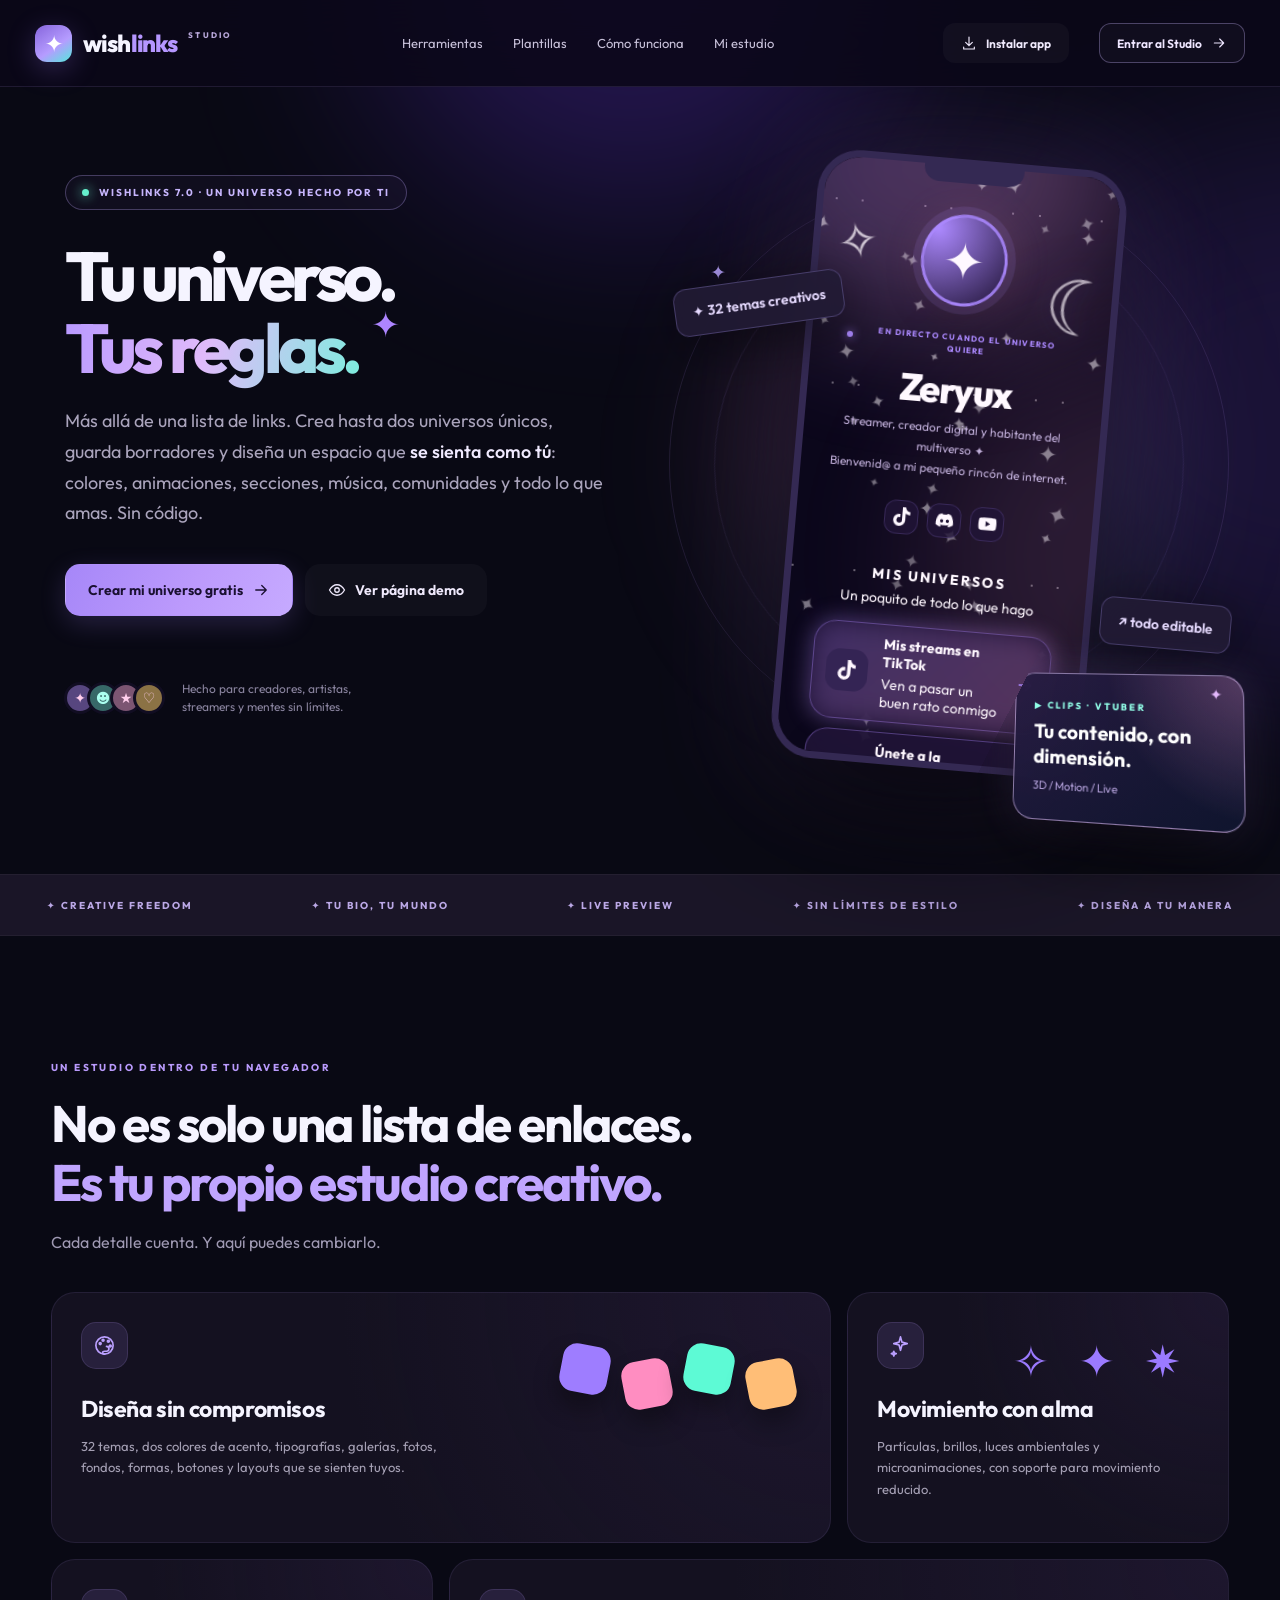
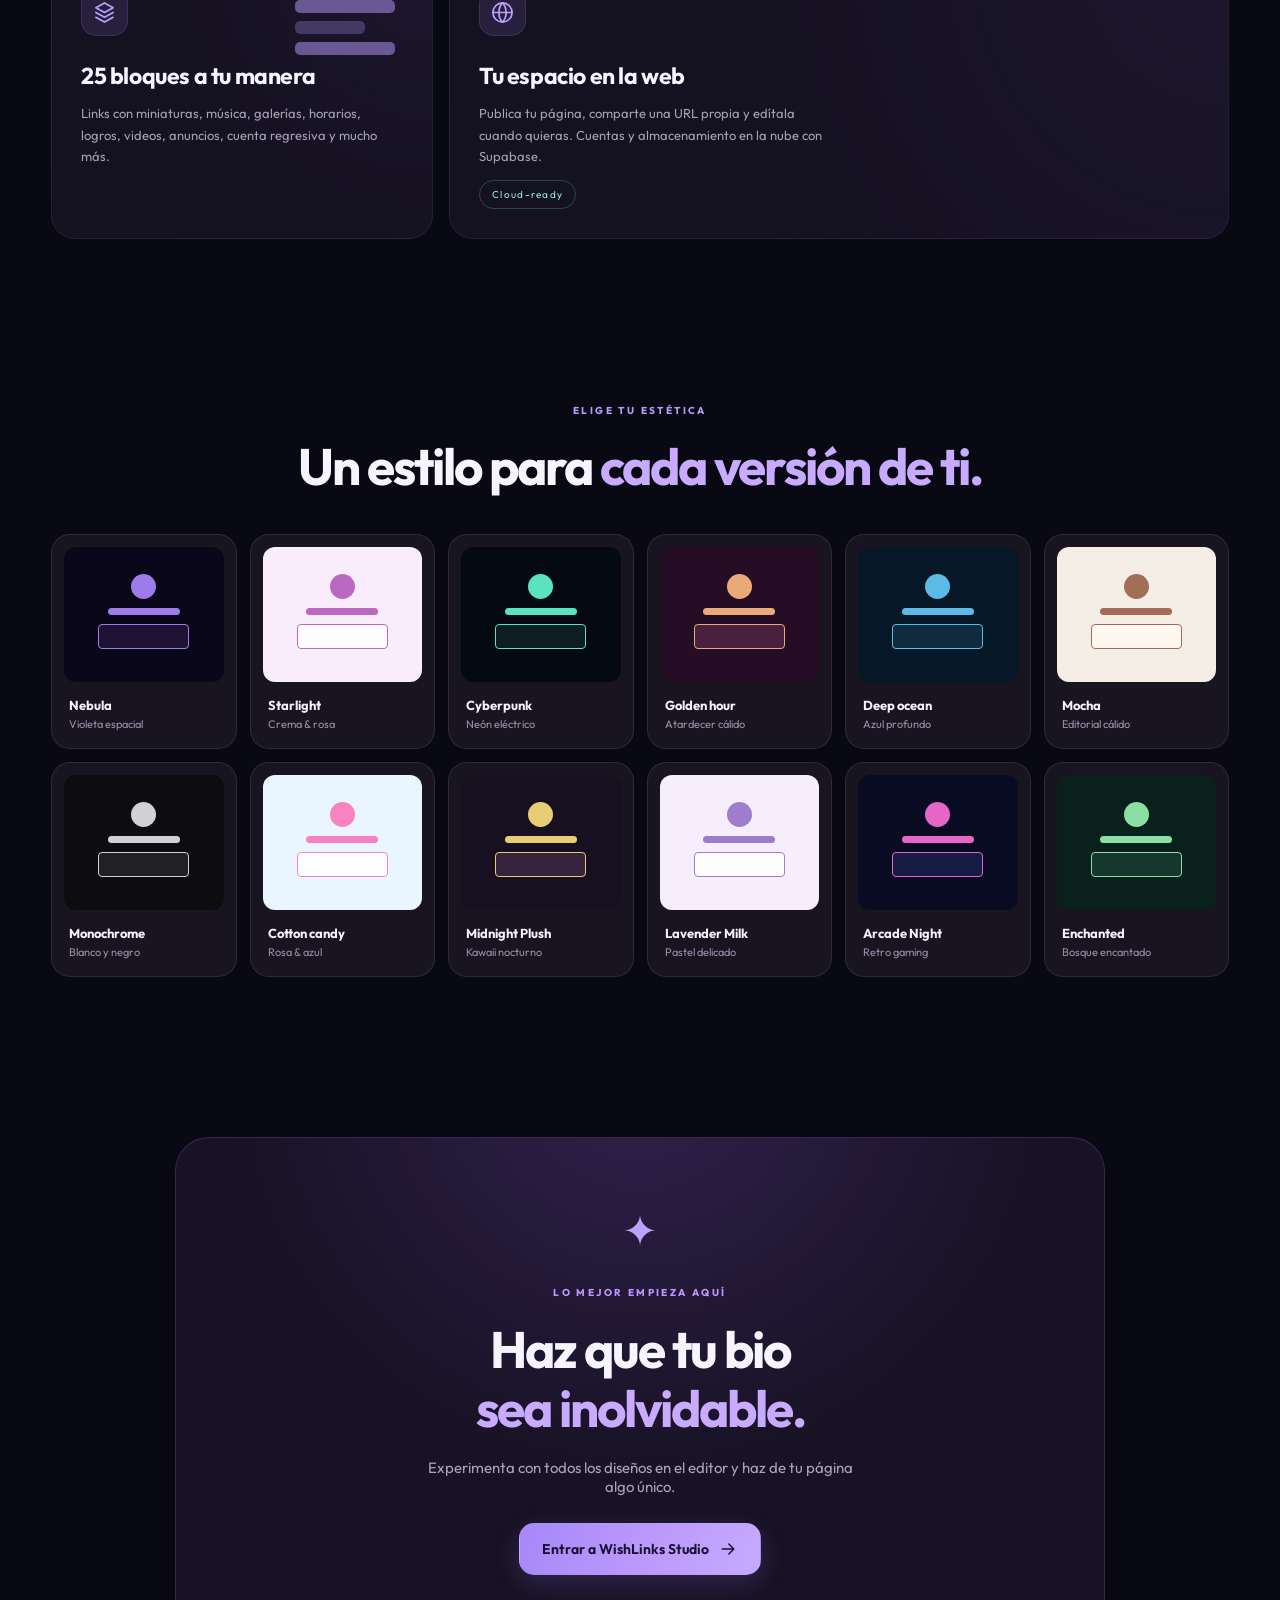
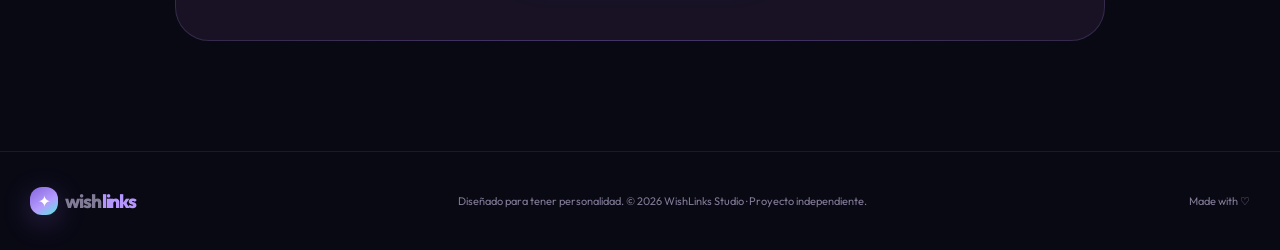
==== index.html @ ff68c322 "Add files via upload" ====
<!doctype html><html lang="es"><head><meta charset="UTF-8"><meta name="viewport" content="width=device-width, initial-scale=1"><link rel="manifest" href="/manifest.webmanifest"><meta name="apple-mobile-web-app-capable" content="yes"><meta name="apple-mobile-web-app-status-bar-style" content="black-translucent"><link rel="apple-touch-icon" href="/icons/192.png"><meta name="theme-color" content="#0a0912"><meta name="description" content="WishLinks Studio: tu universo, tus enlaces. Constructor de páginas sociales con laboratorio visual creativo, 25 bloques, escena libre y personalización de precisión, animaciones y diseños originales."><meta property="og:title" content="WishLinks — Tu universo, tus enlaces"><meta property="og:description" content="Crea una página increíble para todas tus redes. Más que un enlace en tu bio."><title>WishLinks Studio 7.0 ✦ Tu universo, tu diseño</title><link rel="icon" href="/favicon.svg"><link rel="preconnect" href="https://fonts.googleapis.com"><link rel="preconnect" href="https://fonts.gstatic.com" crossorigin><link href="https://fonts.googleapis.com/css2?family=DM+Sans:wght@400;500;600;700&family=Manrope:wght@400;500;600;700;800&family=Outfit:wght@400;500;600;700;800&family=Poppins:wght@400;500;600;700;800&family=Space+Grotesk:wght@400;500;600;700&family=Fredoka:wght@400;500;600;700&family=Caveat:wght@400;700&family=Bebas+Neue&family=Pacifico&family=Cinzel:wght@400;700&family=Dancing+Script:wght@400;700&family=Abril+Fatface&family=Montserrat:wght@400;500;700;800&family=Inter:wght@400;500;700;800&family=Press+Start+2P&family=Nunito:wght@400;600;700&family=Quicksand:wght@400;600;700&family=Rubik:wght@400;600;700&family=Playfair+Display:wght@400;700&display=swap" rel="stylesheet"><link rel="stylesheet" href="/style.css"></head><body><div id="app"></div><div id="toast" role="status" aria-live="polite"></div><script defer src="/motion.js"></script><script defer src="/experience.js"></script><script type="module" src="/app.js"></script></body></html>
---- style.css ----
:root{color-scheme:dark;--body:#0a0912;--ink:#f5f4ff;--muted:#9b96af;--line:rgba(205,193,255,.11);--violet:#ae8aff;--mint:#79f2d8;--panel:#12111f;--panel-2:#181625;--radius:18px}*{box-sizing:border-box}html{scroll-behavior:smooth}body{margin:0;background:var(--body);color:var(--ink);font-family:'Outfit',system-ui,sans-serif;font-size:14px;-webkit-font-smoothing:antialiased}button,input,textarea,select{font:inherit}button{cursor:pointer}button:disabled{cursor:not-allowed;opacity:.4}a{color:inherit;text-decoration:none}svg{display:inline-block;vertical-align:middle;flex:none}::selection{background:#9778ff88;color:#fff}::-webkit-scrollbar{width:9px;height:9px}::-webkit-scrollbar-thumb{background:#565066;border-radius:20px}::-webkit-scrollbar-track{background:transparent}.logo{display:inline-flex;align-items:center;gap:1px;font-weight:800;font-size:24px;letter-spacing:-1.1px;white-space:nowrap}.logo span:not(.logo-mark){color:#b596ff}.logo-mark{display:inline-flex;align-items:center;justify-content:center;width:37px;height:37px;margin-right:10px;border-radius:12px;font-size:23px;background:linear-gradient(145deg,#8665dc,#b59cff 58%,#54e9dc);color:#fff;box-shadow:0 7px 28px #a07aff40}.logo sup{font-size:8px;letter-spacing:2.2px;color:#b8a7d9;align-self:flex-start;margin:5px 0 0 10px}.btn{border:1px solid transparent;border-radius:12px;display:inline-flex;gap:9px;align-items:center;justify-content:center;min-height:40px;padding:0 17px;white-space:nowrap;font-weight:650;transition:transform .25s,box-shadow .25s,border-color .25s,background .25s}.btn:not(:disabled):hover{transform:translateY(-2px)}.btn.primary{background:linear-gradient(115deg,#a687f8,#bc9afc 55%,#c6aaff);color:#1a1031;box-shadow:0 8px 26px #a180ff31}.btn.primary:hover{box-shadow:0 12px 34px #a180ff5e}.btn.outline{border-color:rgba(202,183,255,.32);background:#ffffff07;color:#eee5ff}.btn.secondary{border-color:var(--line);background:#ffffff0a;color:#eae5fa}.btn.soft{background:#ffffff08;color:#efe9fc}.btn.big{min-height:52px;padding:0 22px;border-radius:15px;font-size:14px}.btn.full{width:100%;margin-top:12px}.btn.danger-outline{color:#ffb9c5;background:#ff687708;border-color:#ff66752c}.btn.danger-outline:hover{background:#ff687720}.kicker{font-weight:750;font-size:10px;letter-spacing:2.4px;color:#b99afc}.land-header{height:87px;display:flex;align-items:center;justify-content:space-between;max-width:1340px;margin:auto;padding:0 35px;position:relative;z-index:8}.land-nav,.land-actions{display:flex;align-items:center;gap:30px}.land-nav a{color:#c7c0d9;transition:color .2s}.land-nav a:hover{color:#fff}.land-actions .btn{font-size:12px}.landing{position:relative;isolation:isolate;overflow:hidden;background:#090914}.ambient-blob{position:absolute;pointer-events:none;filter:blur(95px);border-radius:50%;opacity:.35}.blob-a{width:520px;height:470px;top:-260px;left:29%;background:#552db8}.blob-b{width:700px;height:580px;top:120px;right:-400px;background:#3b2477}.land-main{position:relative;z-index:1}.hero{max-width:1320px;margin:auto;min-height:695px;padding:62px 50px 95px;display:grid;grid-template-columns:1fr 1fr;align-items:center;gap:55px}.hero-copy{position:relative;z-index:4;padding:0 0 25px 15px}.eyebrow{display:inline-flex;align-items:center;gap:10px;border:1px solid #aa8dff2c;background:#a988ff0d;color:#c6b5fc;border-radius:30px;padding:9px 14px;font-size:10px;letter-spacing:1.9px;font-weight:750}.status-pin,.live-dot{height:7px;width:7px;border-radius:50%;display:inline-block;background:#65f0cd;box-shadow:0 0 12px #65f0cc}.hero h1{font-size:clamp(54px,5.4vw,87px);line-height:1.035;letter-spacing:-4.5px;margin:30px 0 23px;font-weight:750}.hero h1 em{font-style:normal;background:linear-gradient(105deg,#b798ff 0%,#e0bafa 48%,#7ceede 100%);color:transparent;background-clip:text}.h1-star{color:#ad85ff;display:inline-block;font-size:35px;transform:translate(12px,-36px);animation:twinkle 3s ease-in-out infinite}.hero-copy>p{max-width:500px;font-size:18px;line-height:1.7;color:#aaa4bc;font-weight:400}.hero-copy>p b{color:#f0eaff;font-weight:550}.hero-cta{display:flex;gap:12px;flex-wrap:wrap;margin-top:35px}.hero-note{display:flex;align-items:center;gap:17px;margin-top:52px}.hero-note p{font-size:12px;line-height:1.5;color:#89839e}.avatar-stack{display:flex;padding-left:8px}.avatar-stack span{margin-left:-9px;width:32px;height:32px;display:grid;place-items:center;border-radius:50%;background:#57467f;border:3px solid #110d22;color:#ffceec;font-size:14px}.avatar-stack span:nth-child(2){background:#376868;color:#abfff0}.avatar-stack span:nth-child(3){background:#7c5572}.avatar-stack span:nth-child(4){background:#8b7245}.hero-art{min-height:630px;display:grid;place-items:center;position:relative;transform:translateY(13px)}.orbit{position:absolute;border:1px solid rgba(183,148,255,.13);width:560px;height:560px;border-radius:50%;animation:orbit 34s linear infinite}.orbit-2{width:470px;height:470px;transform:rotate(22deg);border-color:#a58cff1d;animation-duration:60s}.orbit:before{content:'✦';position:absolute;top:75px;left:40px;color:#b8a3ff;font-size:19px}.floating-label{position:absolute;z-index:5;border:1px solid #ac9bfa45;background:#211a33e6;box-shadow:0 12px 55px #0008;backdrop-filter:blur(15px);padding:14px 17px;border-radius:13px;font-weight:600;color:#e6daff;animation:floatLabel 6s ease-in-out infinite}.tag-left{top:130px;left:1%;transform:rotate(-8deg)}.tag-right{bottom:130px;right:0;animation-delay:-3s;transform:rotate(5deg)}.hero-phone{position:relative;width:310px;height:610px;border:7px solid #342953;border-radius:43px;overflow:hidden;box-shadow:0 40px 100px #03010be0,0 0 85px #865fff31;z-index:3;transform:rotate(5deg);background:#11091b}.phone-notch{position:absolute;width:100px;height:17px;border-radius:0 0 15px 15px;background:#342953;top:0;left:50%;transform:translateX(-50%);z-index:10}.hero-phone .preview-topbar{display:none}.hero-phone>.public-page,.hero-phone>.preview-topbar+.public-page{height:100%;overflow:hidden}.hero-phone .public-page{transform:none!important}.hero-phone .visitor-content{max-width:100%;padding:55px 15px 35px}.hero-phone .profile-avatar{width:69px;height:69px;font-size:26px}.hero-phone .profile-heading h1{font-size:28px;margin:15px 0 5px}.hero-phone .profile-bio{font-size:10px}.hero-phone .profile-tag{font-size:7px}.hero-phone .social-pill{width:27px;height:27px;font-size:14px}.hero-phone .block-heading h2{font-size:11px}.hero-phone .block-heading p{font-size:9px}.hero-phone .link-block{padding:10px 13px;min-height:58px}.hero-phone .link-block strong{font-size:10px}.hero-phone .link-block small{font-size:8px}.hero-phone .link-emoji{width:35px;height:35px;font-size:19px}.hero-phone .quote-block{font-size:10px}.hero-phone .visitor-blocks{gap:10px}.hero-shimmer{height:400px;width:400px;position:absolute;border-radius:50%;background:#9473ff2e;filter:blur(75px);pointer-events:none}.feature-marquee{display:flex;align-items:center;justify-content:space-around;gap:25px;background:#1a1527;border-top:1px solid #ffffff0b;border-bottom:1px solid #ffffff0b;min-height:62px;color:#ad9fca;font-size:10px;font-weight:750;letter-spacing:2px;white-space:nowrap}.section-features,.templates-section{max-width:1250px;margin:auto;padding:125px 36px 90px}.section-intro h2,.templates-section h2,.final-cta h2{font-size:clamp(34px,4vw,55px);line-height:1.15;margin:20px 0;letter-spacing:-2px}.section-intro h2 span{color:#c0a5ff}.section-intro p,.templates-section>p{color:#9f99b3;font-size:16px}.feature-grid{display:grid;grid-template-columns:1fr 1fr 1fr;gap:16px;margin-top:40px}.feat-card{background:radial-gradient(circle at 100% 0%,#38255542,transparent 60%),#141120;border:1px solid #b8a2f719;border-radius:24px;padding:29px;min-height:245px;position:relative;overflow:hidden}.feat-card.feat-wide{grid-column:span 2}.feat-icon{display:grid;place-items:center;width:47px;height:47px;background:#ad8cff20;color:#bba0ff;border:1px solid #bba0ff25;border-radius:15px}.feat-card h3{font-size:23px;letter-spacing:-.4px;margin:25px 0 9px}.feat-card p{font-size:13px;line-height:1.65;color:#a5a0b4;max-width:360px}.mock-swatch{position:absolute;display:flex;gap:14px;right:35px;top:52px}.mock-swatch span{width:48px;height:48px;border-radius:14px;box-shadow:0 14px 24px #0005;transform:rotate(11deg)}.mock-swatch span:nth-child(even){transform:translateY(15px) rotate(-11deg)}.feat-deco{position:absolute;color:#9b7aff;font-size:44px;right:37px;top:40px;letter-spacing:10px}.block-deco{display:grid;width:100px;gap:8px}.block-deco i{height:13px;background:#b89bff;border-radius:5px;opacity:.5}.block-deco i:nth-child(2){opacity:.27;width:70%}.feature-chip{display:inline-block;color:#90efdd;border-radius:18px;padding:7px 12px;border:1px solid #6debd33d;font-size:10px;letter-spacing:1.3px}.templates-section{text-align:center;padding-top:75px}.templates-section h2 em,.final-cta h2 em{font-style:normal;color:#c8aaff}.landing-templates{display:grid;grid-template-columns:repeat(6,1fr);gap:13px;margin-top:38px}.template-landing{border:1px solid #ffffff18;background:#181521;border-radius:19px;padding:12px 12px 17px;color:#f5f0ff;text-align:left;transition:transform .25s,border-color .25s}.template-landing:hover{transform:translateY(-7px);border-color:#b795ff80}.template-mini{display:flex;flex-direction:column;align-items:center;gap:9px;background:var(--land-bg);height:135px;padding-top:27px;border-radius:12px;margin-bottom:15px}.template-mini i{height:11px;width:57%;border-radius:4px;background:var(--land-accent);opacity:.9}.template-mini i:first-child{height:25px;width:25px;border-radius:50%}.template-mini i:nth-child(2){width:45%;height:7px}.template-mini i:last-child{height:25px;background:var(--land-surface);border:1px solid var(--land-accent)}.template-landing strong,.template-landing small{display:block;margin:0 5px}.template-landing strong{font-size:13px}.template-landing small{font-size:11px;color:#9790ab;margin-top:4px}.final-cta{text-align:center;max-width:930px;margin:70px auto 110px;border:1px solid #b697f92e;border-radius:34px;padding:65px 20px;background:radial-gradient(circle at 50% -15%,#7d53d93b,transparent 57%),#181224}.final-cta p{max-width:450px;margin:5px auto 27px;color:#aaa1bc;font-size:15px}.cta-star{font-size:43px;color:#bba2ff;margin-bottom:25px;animation:twinkle 3s infinite}.site-footer{max-width:1300px;margin:auto;padding:35px 30px;border-top:1px solid #ffffff13;display:flex;justify-content:space-between;align-items:center;gap:20px;font-size:11px;color:#827b96}.site-footer .logo{font-size:19px}.site-footer .logo-mark{width:28px;height:28px;font-size:16px;margin-right:6px}
/* VISITOR PAGE — isolated theme variables */
.public-page{font-family:var(--page-font);min-height:100vh;background:var(--page-bg);color:var(--page-text);position:relative;isolation:isolate;overflow:hidden}.public-page .stars{inset:0;position:absolute;pointer-events:none;z-index:-1}.stars i{position:absolute;height:2px;width:2px;background:var(--page-text);border-radius:50%;opacity:.5;animation:twinkle calc(2s + 2s * var(--page-motion)) ease-in-out infinite}.page-orb{position:absolute;z-index:-1;pointer-events:none;filter:blur(90px);border-radius:50%;opacity:.32}.page-orb.orb-one{height:320px;width:420px;background:var(--page-accent);top:-160px;left:-110px}.page-orb.orb-two{width:450px;height:430px;top:27%;right:-280px;background:var(--page-accent);opacity:.13}.public-page.bg-grid{background-image:linear-gradient(#ffffff09 1px,transparent 1px),linear-gradient(90deg,#ffffff09 1px,transparent 1px);background-size:35px 35px}.public-page.bg-dots{background-image:radial-gradient(var(--page-accent) 1px,transparent 1.5px);background-size:22px 22px;background-blend-mode:soft-light}.public-page.bg-spotlight{background-image:radial-gradient(circle at 50% -20%,color-mix(in srgb,var(--page-accent) 44%,transparent),transparent 64%)}.public-page.bg-minimal .page-orb,.public-page.bg-minimal .stars,.public-page:not(.with-glow) .page-orb{display:none}.page-cover{position:absolute;top:0;left:0;right:0;height:230px;width:100%;object-fit:cover;opacity:.22;mask-image:linear-gradient(#000,transparent)}.visitor-content{width:min(100%,555px);margin:0 auto;padding:75px 24px 45px;position:relative;z-index:2}.profile-heading{text-align:center;display:flex;align-items:center;flex-direction:column}.profile-avatar{width:105px;height:105px;object-fit:cover;border-radius:50%;border:3px solid color-mix(in srgb,var(--page-accent) 85%,transparent);box-shadow:0 0 0 8px color-mix(in srgb,var(--page-accent) 12%,transparent),0 8px 34px #0004}.profile-avatar.avatar-placeholder{display:grid;place-items:center;font-size:51px;color:var(--page-text);background:radial-gradient(circle at 15% 15%,var(--page-accent),var(--page-surface))}.profile-tag{margin-top:25px;max-width:95%;font-size:9px;letter-spacing:1.25px;font-weight:750;color:var(--page-accent);text-transform:uppercase;display:flex;align-items:center;gap:8px;line-height:1.5}.tag-dot{background:var(--page-accent);width:6px;height:6px;border-radius:50%;box-shadow:0 0 10px var(--page-accent)}.profile-heading h1{font-size:37px;line-height:1.1;letter-spacing:-1.5px;margin:15px 0 9px;font-weight:800;overflow-wrap:anywhere}.profile-bio{font-size:14px;line-height:1.7;color:var(--page-muted);max-width:400px;margin:2px 0 0;white-space:normal;overflow-wrap:anywhere}.social-pills{display:flex;align-items:center;justify-content:center;gap:9px;flex-wrap:wrap;margin:24px 0 20px}.social-pill{width:39px;height:39px;background:color-mix(in srgb,var(--page-surface) 80%,transparent);display:grid;place-items:center;border-radius:12px;border:1px solid color-mix(in srgb,var(--page-accent) 18%,transparent);font-weight:700;font-size:18px;transition:transform .25s,background .25s,color .25s}.social-pill:hover{transform:translateY(-4px) rotate(-4deg);color:var(--page-accent);background:var(--page-surface)}.visitor-blocks{display:flex;flex-direction:column;gap:var(--page-gap);padding-top:15px}.link-block{display:flex;align-items:center;gap:14px;position:relative;min-height:79px;padding:14px 17px;border-radius:var(--page-radius);border:1px solid color-mix(in srgb,var(--page-accent) 19%,transparent);background:color-mix(in srgb,var(--page-surface) calc(var(--page-alpha)*100%),transparent);box-shadow:0 8px 25px color-mix(in srgb,#000 calc(var(--page-shadow)*25%),transparent);backdrop-filter:blur(15px);color:var(--page-text);transform:translateZ(0);transition:transform calc(.35s*var(--page-motion)),box-shadow .25s,border-color .25s,background .25s;cursor:pointer}.link-block.featured{border-color:color-mix(in srgb,var(--page-accent) 65%,transparent);box-shadow:0 0 20px color-mix(in srgb,var(--page-accent) 20%,transparent)}.link-block.invalid{cursor:not-allowed;opacity:.6;pointer-events:none}.link-block:hover{border-color:var(--page-accent)}.anim-float .link-block:hover{transform:translateY(-5px) scale(1.015)}.anim-bounce .link-block:hover{animation:bounceLink .55s ease both}.anim-glow .link-block:hover{box-shadow:0 0 28px color-mix(in srgb,var(--page-accent) 53%,transparent)}.anim-slide .link-block:hover{transform:translateX(7px)}.button-solid .link-block{background:var(--page-accent);color:var(--page-bg)}.button-solid .link-block small{color:inherit;opacity:.78}.button-solid .link-emoji{background:#ffffff39}.button-outline .link-block{background:transparent;border:2px solid var(--page-accent)}.button-soft .link-block{border:none;background:color-mix(in srgb,var(--page-accent) 15%,var(--page-surface))}.link-emoji{width:49px;height:49px;flex:none;border-radius:14px;display:grid;place-items:center;background:color-mix(in srgb,var(--page-accent) 14%,var(--page-surface));font-size:25px}.link-copy{flex:1;min-width:0}.link-copy strong{display:block;font-size:15px;font-weight:720;overflow-wrap:anywhere}.link-copy small{display:block;margin-top:4px;font-size:11px;color:var(--page-muted);overflow-wrap:anywhere;line-height:1.3}.link-chevron{color:var(--page-accent)}.button-solid .link-chevron{color:inherit}.block-heading{text-align:center;margin:13px 0 8px}.block-heading h2{font-size:12px;letter-spacing:2.1px;font-weight:750;margin:0 0 6px;text-transform:uppercase}.block-heading p{font-size:11px;color:var(--page-muted);margin:0}.block-text{text-align:center;line-height:1.8;color:var(--page-muted);padding:5px 16px;font-size:14px;overflow-wrap:anywhere}.block-divider{text-align:center;display:flex;align-items:center;gap:20px;color:var(--page-accent);padding:10px 0}.block-divider:after,.block-divider:before{content:'';height:1px;flex:1;background:color-mix(in srgb,var(--page-accent) 27%,transparent)}.quote-block{text-align:center;background:color-mix(in srgb,var(--page-surface) 54%,transparent);padding:24px;border-radius:var(--page-radius);border:1px solid color-mix(in srgb,var(--page-accent) 13%,transparent)}.quote-block>span{font-size:40px;line-height:.8;color:var(--page-accent);font-family:serif}.quote-block p{margin:11px 0;font-size:15px;line-height:1.65;font-style:italic}.quote-block small{color:var(--page-muted)}.image-block{margin:0;overflow:hidden;border-radius:var(--page-radius);text-align:center}.image-block img{display:block;width:100%;max-height:420px;object-fit:cover}.image-block figcaption{font-size:11px;color:var(--page-muted);margin-top:7px}.empty-image{text-align:center;border:1px dashed color-mix(in srgb,var(--page-accent) 30%,transparent);border-radius:var(--page-radius);padding:35px;color:var(--page-muted);display:grid;place-items:center;gap:8px}.faq-block{padding:17px 20px;border-radius:var(--page-radius);background:color-mix(in srgb,var(--page-surface) calc(var(--page-alpha)*100%),transparent);border:1px solid color-mix(in srgb,var(--page-accent) 18%,transparent)}.faq-block summary{list-style:none;display:flex;justify-content:space-between;align-items:center;gap:12px;cursor:pointer;font-weight:700}.faq-block summary::-webkit-details-marker{display:none}.faq-block summary span{color:var(--page-accent);font-size:23px}.faq-block[open] summary span{transform:rotate(45deg)}.faq-block p{color:var(--page-muted);line-height:1.6;font-size:12px}.video-block{overflow:hidden;border-radius:var(--page-radius)}.video-block iframe{width:100%;aspect-ratio:16/9;border:0;display:block}.video-block p{text-align:center;font-size:11px;color:var(--page-muted)}.countdown-block{text-align:center;border:1px solid color-mix(in srgb,var(--page-accent) 27%,transparent);padding:26px 10px;border-radius:var(--page-radius);background:color-mix(in srgb,var(--page-surface) 60%,transparent)}.countdown-block p{font-size:14px;margin:0 0 13px;font-weight:750}.countdown-block strong{font-size:23px;letter-spacing:1px;word-spacing:6px;color:var(--page-accent)}.countdown-block strong span{font-size:10px;letter-spacing:0;color:var(--page-muted);margin-right:4px}.made-with{text-align:center;color:var(--page-muted);opacity:.75;margin:40px 0 0;font-size:11px}.made-with span{color:var(--page-accent);margin:0 4px}.layout-grid .visitor-blocks{display:grid;grid-template-columns:1fr 1fr;align-items:stretch}.layout-grid .visitor-blocks>:not(.link-block){grid-column:span 2}.layout-grid .link-block{min-height:150px;flex-direction:column;text-align:center;justify-content:center;gap:7px}.layout-grid .link-emoji{width:50px;height:50px}.layout-grid .link-chevron{display:none}.layout-editorial .link-block{border-left:3px solid var(--page-accent);border-radius:6px}.layout-editorial .profile-heading h1{font-weight:500;letter-spacing:-1px}.layout-editorial .visitor-blocks{gap:calc(var(--page-gap)*1.4)}.embedded-page{min-height:100%}.embedded-page .visitor-content{padding-top:48px}.embedded-page .page-orb{filter:blur(70px)}.embedded-page .profile-avatar{width:87px;height:87px}.embedded-page .profile-heading h1{font-size:31px}.embedded-page .profile-bio{font-size:12px}.embedded-page .profile-tag{font-size:8px}.embedded-page .social-pill{width:34px;height:34px;font-size:17px}.embedded-page .link-block{min-height:72px}.embedded-page .link-copy strong{font-size:13px}.embedded-page .link-emoji{width:42px;height:42px;font-size:23px}.embedded-page .block-heading{margin:7px 0}.embedded-page .visitor-content{max-width:470px}.embedded-page .quote-block p{font-size:12px}.embedded-page .visitor-blocks{padding-top:5px}
/* STUDIO EDITOR */
.studio{height:100vh;overflow:hidden;background:#0b0b14;color:#f4f0ff;display:flex;flex-direction:column}.studio-header{height:73px;flex:none;border-bottom:1px solid #ffffff11;display:flex;align-items:center;gap:28px;padding:0 22px;background:#100f1b;z-index:5}.studio-header .logo{font-size:21px}.studio-header .logo-mark{height:34px;width:34px;font-size:20px}.studio-header-mid{display:flex;align-items:center;gap:10px;flex:1;min-width:0}.page-select-label{font-size:11px;color:#7d788e;font-weight:550;letter-spacing:.2px}.studio-header select{max-width:250px;padding:10px 16px;background:#1e1a2c;border:1px solid #fff1;border-radius:10px;color:#e6ddf7;font-size:12px;outline:none}.icon-button,.micro-btn{display:grid;place-items:center;border:1px solid #ffffff15;color:#bfb5da;background:#ffffff06;border-radius:10px;width:34px;height:34px;transition:background .2s,color .2s}.icon-button:hover,.micro-btn:hover{background:#a587ff29;color:#fff}.studio-header-actions{display:flex;align-items:center;gap:8px}.studio-header-actions .btn{min-height:38px;font-size:12px}.save-state{font-size:10px;color:#8e87a0;margin-right:12px;white-space:nowrap}.studio-shell{display:grid;grid-template-columns:90px 400px minmax(0,1fr);min-height:0;flex:1}.studio-rail{background:#100f19;border-right:1px solid #ffffff0b;display:flex;flex-direction:column;align-items:center;padding:21px 9px;gap:7px}.rail-item{border:1px solid transparent;border-radius:13px;display:flex;flex-direction:column;align-items:center;gap:8px;padding:14px 3px;min-height:72px;width:70px;background:transparent;color:#8a849b;font-size:10px;font-weight:600;transition:background .2s,color .2s,border-color .2s}.rail-item:hover{color:#ede7ff;background:#ffffff08}.rail-item.selected{background:linear-gradient(150deg,#8863dc35,#bfa2ff12);color:#c3acff;border-color:#a58bff2b}.rail-bottom{margin-top:auto;display:flex;flex-direction:column;gap:3px}.settings-panel{background:#14121e;border-right:1px solid #ffffff0e;overflow-y:auto;padding:28px 27px 75px}.editor-intro{padding:0 0 23px;border-bottom:1px solid #ffffff0f;margin-bottom:23px}.editor-intro h2{font-size:28px;font-weight:750;letter-spacing:-.9px;margin:9px 0}.editor-intro p{color:#a49cae;line-height:1.6;margin:8px 0 0;font-size:12px}.editor-section{margin-bottom:29px}.section-heading{margin:0 0 16px}.section-heading h3{font-size:14px;margin:0;letter-spacing:-.1px}.section-heading p{font-size:11px;color:#857e94;margin:5px 0 0}.control-label{display:block;font-size:11px;color:#b6aec9;font-weight:600;margin:13px 0 7px}.control-label small{display:block;color:#746d86;margin-top:2px;font-size:10px;font-weight:400}.control-input{width:100%;background:#1d1a2b;border:1px solid #ffffff13;border-radius:10px;min-height:41px;color:#f3eefe;outline:0;padding:11px 12px;font-size:12px;transition:border-color .15s,box-shadow .15s}.control-input:focus{border-color:#ad8aff8a;box-shadow:0 0 0 3px #ad8aff12}.control-input::placeholder{color:#716b82}.textarea{resize:vertical;min-height:85px;line-height:1.55}.block-create-wrap{position:relative;margin:2px 0 21px}.add-block-btn{width:100%;justify-content:flex-start;border:1px dashed #af94e957;color:#cfbbff;background:linear-gradient(110deg,#8e70dd18,#6548980e);min-height:55px}.add-block-btn svg:last-child{margin-left:auto}.add-block-btn:hover{background:#a782e725}.block-picker{border:1px solid #ffffff1a;background:#1c192a;box-shadow:0 25px 65px #0008;border-radius:14px;overflow:hidden;padding:7px;margin-top:9px}.block-choice{width:100%;padding:11px;display:flex;gap:10px;align-items:center;text-align:left;background:transparent;border:0;color:#d6cfee;border-radius:9px}.block-choice:hover{background:#a88bff16}.block-choice>svg:first-child{color:#b79afa}.block-choice span{display:flex;flex-direction:column;flex:1}.block-choice b{font-size:12px}.block-choice small{font-size:10px;color:#868095;margin-top:3px}.block-list{display:flex;flex-direction:column;gap:10px}.editor-block{background:#1c1928;border:1px solid #ffffff13;border-radius:14px;transition:border-color .2s,box-shadow .2s;overflow:hidden}.editor-block:hover,.editor-block.expanded{border-color:#a689ff46}.editor-block.hidden-block{opacity:.6}.editor-block.is-dragging{opacity:.5}.editor-block.drop-target{border-color:#b99fff;box-shadow:0 0 0 2px #aa88ff40}.editor-block-top{display:flex;align-items:center;padding:10px 9px;gap:5px}.drag-handle{color:#676073;cursor:grab}.block-type-button{display:flex;gap:11px;align-items:center;border:0;background:none;color:#e7e0f6;text-align:left;min-width:0;flex:1;padding:3px 0}.block-type-button span:nth-child(2){flex:1;min-width:0}.block-type-button b{display:block;font-size:12px;white-space:nowrap;text-overflow:ellipsis;overflow:hidden;max-width:200px}.block-type-button small{display:block;color:#7e7791;font-size:10px;margin-top:3px}.block-type-symbol{display:grid;place-items:center;background:#af90ff20;color:#c0a6fa;height:37px;width:37px;border-radius:9px}.editor-block-top .micro-btn{width:28px;height:28px;border:none}.editor-block-form{border-top:1px solid #ffffff0c;padding:10px 14px 15px}.block-actions{display:flex;flex-wrap:wrap;gap:10px;margin-top:22px;padding-top:13px;border-top:1px solid #ffffff14}.text-button{border:0;background:transparent;color:#aa9cbe;font-size:10px;display:inline-flex;align-items:center;gap:4px;padding:4px 0}.text-button:hover{color:#fff}.danger-text{color:#f3a2b6!important}.editor-hint{display:flex;gap:10px;color:#787188;font-size:11px;line-height:1.5;margin-top:20px}.editor-hint svg{color:#b69cff}.theme-grid{display:grid;grid-template-columns:repeat(2,minmax(0,1fr));gap:11px}.theme-card{text-align:left;min-width:0;background:#1b1928;border:1px solid #ffffff13;border-radius:13px;padding:10px;color:#eee8f6;transition:transform .2s,border-color .2s}.theme-card:hover{transform:translateY(-2px)}.theme-card.selected{border-color:#b894ff;box-shadow:0 0 0 2px #aa8bff1b}.theme-preview{display:flex;flex-direction:column;align-items:center;justify-content:center;gap:6px;height:75px;border-radius:8px;margin-bottom:10px}.theme-preview i{width:20px;height:20px;border-radius:50%;border:2px solid currentColor}.theme-preview b{height:7px;width:52%;border-radius:8px;opacity:.9}.theme-preview em{height:14px;width:70%;border-radius:5px;opacity:.4}.theme-card strong{display:block;font-size:12px}.theme-card small{font-size:10px;color:#8f879f}.colors-list{display:flex;flex-direction:column;gap:5px}.color-row{display:flex;align-items:center;justify-content:space-between;gap:10px}.color-edit{display:flex;align-items:center;gap:8px;font-size:10px;color:#bcb0cc;font-family:monospace}.color-edit input[type=color]{width:37px;height:32px;border:none;background:transparent;cursor:pointer}.range-head{display:flex;justify-content:space-between;align-items:center;margin-top:15px}.range-head .control-label{margin-bottom:8px}.range-head b{font-size:11px;color:#bb9aff;font-weight:600}.slider{width:100%;height:5px;border-radius:8px;accent-color:#ae8dff;margin:8px 0}.toggle-row{display:flex;align-items:center;gap:12px;justify-content:space-between;padding:13px 0;border-bottom:1px solid #ffffff0d;position:relative;cursor:pointer}.toggle-row>span{display:flex;flex-direction:column}.toggle-row strong{font-weight:550;font-size:12px}.toggle-row small{font-weight:400;font-size:10px;margin-top:4px;color:#8d859b}.toggle-row input{position:absolute;opacity:0;right:0}.toggle-row i{position:relative;flex:none;width:36px;height:20px;border-radius:20px;background:#44404e;transition:background .2s}.toggle-row i:before{content:'';position:absolute;width:14px;height:14px;top:3px;left:3px;border-radius:50%;background:#f1e9ff;transition:transform .2s}.toggle-row input:checked+i{background:#9b78ed}.toggle-row input:checked+i:before{transform:translateX(16px)}.toggle-row input:focus-visible+i{outline:2px solid #fff;outline-offset:2px}.profile-editor-preview{display:flex;align-items:center;gap:14px;margin-bottom:26px}.profile-avatar.small-preview{height:58px;width:58px;background:#7c5fc4;display:grid;place-items:center;font-size:30px;color:#fff;overflow:hidden}.profile-avatar.small-preview img{width:100%;height:100%;object-fit:cover}.profile-editor-preview strong,.profile-editor-preview small{display:block}.profile-editor-preview small{color:#8b809c;margin-top:3px}.upload-btn{margin-top:10px!important;min-height:35px;font-size:11px}.subtle-note{color:#7b728a;font-size:11px;line-height:1.6;margin:11px 0}.social-editor{padding:13px 15px 18px;border:1px solid #ffffff12;border-radius:14px;background:#1c1928;margin:12px 0}.social-head{display:flex;align-items:center;gap:10px}.social-head strong{flex:1;font-size:13px}.social-icon-edit{height:33px;width:33px;border-radius:10px;background:#b69aff23;color:#ceb8ff;display:grid;place-items:center;font-size:21px;font-weight:700}.analytics-grid{display:grid;grid-template-columns:1fr 1fr;gap:11px}.metric{background:#211c30;border:1px solid #a18be227;border-radius:15px;padding:20px}.metric span{display:block;color:#b69aff;margin-bottom:20px}.metric strong{font-size:28px;display:block;line-height:1}.metric small{font-size:11px;color:#9b92aa;display:block;margin-top:7px}.analytics-note,.account-box{background:#a280fb0b;border:1px solid #ac8dfb1d;padding:17px;border-radius:14px;margin-top:20px;color:#b8afca;font-size:11px;line-height:1.6}.analytics-note svg{margin-right:7px;color:#bfa2ff}.url-preview{background:#211d2f;border:1px solid #b79aff21;padding:14px;border-radius:10px;font-size:11px;color:#9c91b3;display:flex;align-items:center;gap:6px;margin-top:10px}.url-preview span{color:#cab2ff}.settings-commands .btn{text-align:left;justify-content:flex-start}.account-box .account-head{display:flex;align-items:center;gap:8px}.account-box p{line-height:1.6}.account-box .btn{font-size:11px}
/* Device preview */
.preview-workspace{background:radial-gradient(ellipse at 60% 35%,#251b3b,#0d0c17 70%);min-width:0;display:flex;flex-direction:column;position:relative;overflow:hidden}.preview-workspace:before{content:'';position:absolute;inset:0;pointer-events:none;background-image:radial-gradient(#ffffff10 1px,transparent 1px);background-size:23px 23px;mask-image:radial-gradient(ellipse,#000 15%,transparent 75%)}.preview-toolbar,.preview-foot{display:flex;justify-content:space-between;align-items:center;gap:15px;padding:25px 35px;z-index:1;position:relative}.workspace-eyebrow{font-size:9px;letter-spacing:2px;color:#a68bde;font-weight:700}.preview-toolbar h3{font-size:18px;letter-spacing:-.2px;margin:7px 0}.preview-toolbar h3 span{color:#b293ff}.preview-tools{display:flex;align-items:center;background:#211b31;border:1px solid #ffffff16;border-radius:13px;padding:5px;gap:3px}.device-btn{height:34px;width:36px;display:grid;place-items:center;border:0;background:transparent;color:#8c83a5;border-radius:8px}.device-btn:hover{color:#fff}.device-btn.selected{background:#9876dd30;color:#ddcaff}.preview-divider{height:20px;width:1px;background:#ffffff16;margin:0 6px}.device-stage{display:flex;align-items:center;justify-content:center;flex:1;min-height:0;overflow:hidden;padding:4px 25px 34px;z-index:1}.device-frame{box-shadow:0 25px 90px #0008;transition:width .4s,height .4s,border-radius .3s;overflow:hidden;flex:none;position:relative}.phone-frame{width:336px;height:min(645px,calc(100vh - 240px));min-height:390px;border:7px solid #393249;border-radius:42px;background:#0e0b14}.phone-frame:before{content:'';position:absolute;top:0;left:50%;transform:translateX(-50%);background:#393249;border-radius:0 0 13px 13px;width:95px;height:17px;z-index:5}.phone-frame:after{content:'';position:absolute;bottom:7px;left:50%;width:100px;height:4px;border-radius:10px;transform:translateX(-50%);background:#ffffff55;z-index:5;pointer-events:none}.desktop-frame{width:min(850px,95%);height:min(660px,calc(100vh - 250px));border:6px solid #393249;border-radius:15px;background:#0e0b14}.device-frame>#preview-inner{width:100%;height:100%;overflow-y:auto;scrollbar-width:thin}.preview-topbar{height:26px;background:#0d0c15;display:flex;align-items:center;justify-content:space-between;gap:5px;padding:0 16px;color:#bbb2d1;font-size:9px}.tiny-dots{display:flex;gap:4px}.tiny-dots i{height:5px;width:5px;background:#aa92ed;border-radius:50%}.tiny-dots i:nth-child(2){background:#ffbaae}.tiny-dots i:nth-child(3){background:#84ddc1}.preview-foot{font-size:10px;color:#7d758f;padding-top:11px;padding-bottom:18px}.preview-foot .live-dot{margin-right:7px}.desktop-frame .embedded-page .visitor-content{max-width:550px}.desktop-frame .embedded-page .visitor-content{padding-top:55px}
/* AUTH / MISC */
.auth-screen{min-height:100vh;display:grid;grid-template-columns:1fr 1fr;overflow:hidden;position:relative}.auth-side{background:radial-gradient(ellipse at 20% 20%,#673faf61,transparent 70%),#181226;display:flex;flex-direction:column;justify-content:center;padding:80px max(50px,12%)}.auth-side h1{font-size:clamp(40px,4vw,60px);line-height:1.1;letter-spacing:-2px}.auth-side h1 em{font-style:normal;color:#c1a2ff}.auth-side p{color:#b0a4c8;line-height:1.7;font-size:17px;max-width:430px}.auth-side-card{border:1px solid #ae8dff34;background:#ffffff07;border-radius:20px;padding:22px;color:#cab9ed;width:fit-content;margin-top:50px}.giant-logo{font-size:31px}.giant-logo .logo-mark{height:48px;width:48px}.auth-card{width:min(430px,90%);align-self:center;justify-self:center;background:#14111f;border:1px solid #c6a7ff22;box-shadow:0 25px 85px #0005;border-radius:25px;padding:37px}.auth-card h2{font-size:29px;letter-spacing:-1px;margin:13px 0 6px}.auth-card>p{color:#9991aa;line-height:1.5}.auth-card form{margin:26px 0}.auth-card form .btn{margin-top:23px}.auth-card>small{display:block;color:#77708d;margin-top:20px;line-height:1.5}.auth-separator{text-align:center;color:#77708d;margin:12px 0;font-size:11px}.auth-card .btn{margin-top:10px}.back-home{position:absolute;top:35px;left:35px;background:#ffffff11;border:1px solid #ffffff17;color:#e9ddff;border-radius:11px;padding:9px 13px;z-index:5}.not-found,.loading-full{min-height:100vh;display:flex;align-items:center;justify-content:center;flex-direction:column;text-align:center;background:radial-gradient(circle at 50% 20%,#563a7d4d,transparent 60%),#0a0912;padding:20px}.not-found-star,.loading-full>span{font-size:94px;color:#bfa4ff;animation:twinkle 3s infinite}.not-found h1{font-size:42px;margin:13px 0}.not-found p{color:#aaa0c0;font-size:15px;max-width:500px;line-height:1.6}.not-found .btn{margin-top:22px}.demo-bar{z-index:25;position:sticky;top:0;background:#1e1733;color:#ded1f1;display:flex;align-items:center;justify-content:center;gap:20px;min-height:43px;flex-wrap:wrap;padding:6px 12px;font-size:11px}.demo-bar button{border:0;color:#bca1fc;background:transparent;font-weight:700}.toast-card{display:flex;align-items:center;gap:10px;background:#191726;color:#e9f9f1;box-shadow:0 15px 50px #0008;border:1px solid #64e6c277;padding:14px 19px;border-radius:12px;font-size:12px;max-width:370px;line-height:1.45}.toast-card svg{color:#8cf1d9}.toast-card.bad{border-color:#fa91a966;color:#ffdfec}.toast-card.bad svg{color:#ffa2be}#toast{position:fixed;bottom:24px;right:24px;z-index:9999;pointer-events:none}.loading-full p{color:#ac9dbb}
@keyframes twinkle{0%,100%{opacity:.25;transform:scale(.85)}50%{opacity:1;transform:scale(1.12)}}@keyframes orbit{to{transform:rotate(360deg)}}@keyframes floatLabel{0%,100%{translate:0 0}50%{translate:0 -12px}}@keyframes bounceLink{0%,100%{transform:translateY(0)}35%{transform:translateY(-8px)}65%{transform:translateY(2px)}}
@media(max-width:1200px){.studio-shell{grid-template-columns:76px 365px minmax(0,1fr)}.studio-rail{padding:14px 2px}.rail-item{width:64px}.settings-panel{padding:25px 20px}.hero h1{font-size:66px}.land-nav{gap:16px}.landing-templates{grid-template-columns:repeat(3,1fr)}.hero-art{transform:scale(.86)}}
@media(max-width:940px){.studio-header{gap:12px;padding:0 14px}.studio-header .logo sup,.save-state,.header-preview{display:none!important}.studio-shell{grid-template-columns:65px 330px minmax(0,1fr)}.rail-item{width:58px}.settings-panel{padding:20px 16px}.preview-toolbar{padding:19px 15px}.device-stage{padding:2px 10px}.phone-frame{width:284px}.hero{gap:0;padding:20px 28px 80px}.hero h1{font-size:60px;letter-spacing:-3px}.hero-art{transform:scale(.8)}.hero-copy{padding-left:0}.feature-marquee{overflow:hidden}.landing-templates{grid-template-columns:repeat(3,1fr)}}
@media(max-width:720px){.land-header{padding:0 19px;height:70px}.land-header .logo{font-size:20px}.land-header .logo sup{display:none}.land-nav{display:none}.land-actions .btn{padding:0 10px;font-size:11px}.land-actions .btn svg{display:none}.hero{display:flex;flex-direction:column;gap:5px;text-align:center;padding:45px 22px 0;min-height:0}.hero-copy>p{font-size:15px}.hero h1{font-size:58px;line-height:1.04;margin:25px 0}.hero-cta{justify-content:center}.hero-note{justify-content:center;margin-top:30px}.hero-art{width:100%;min-height:510px;height:510px;transform:scale(.78);margin-top:-20px}.hero-phone{height:590px;width:298px}.orbit{width:480px;height:480px}.orbit-2{width:395px;height:395px}.floating-label{font-size:11px}.tag-left{left:0}.tag-right{right:-20px}.feature-marquee{gap:35px;justify-content:flex-start;padding:0 25px}.section-features,.templates-section{padding:80px 20px 45px}.feature-grid{grid-template-columns:1fr 1fr}.feat-card.feat-wide{grid-column:span 2}.mock-swatch{top:30px;right:15px;gap:5px}.mock-swatch span{width:26px;height:27px}.feat-card{min-height:210px;padding:20px}.feat-card h3{font-size:19px}.feat-card p{font-size:11px}.landing-templates{grid-template-columns:repeat(3,1fr);gap:9px}.template-mini{height:95px}.final-cta{margin:40px 18px 70px}.site-footer{flex-direction:column}.studio{height:100dvh}.studio-header{height:62px}.studio-header .logo{font-size:18px}.studio-header .logo-mark{width:26px;height:26px;font-size:16px;margin-right:4px}.studio-header-mid{flex:1}.studio-header-mid .page-select-label{display:none}.studio-header select{max-width:125px;font-size:10px;padding:9px 8px}.studio-header-actions .btn{font-size:0;gap:0;padding:0 10px;min-height:34px}.studio-header-actions .btn svg{width:18px}.studio-header-actions .header-share{display:none}.studio-shell{grid-template-columns:minmax(0,1fr);grid-template-rows:minmax(0,1fr) 58px}.studio-rail{grid-row:2;grid-column:1;flex-direction:row;overflow-x:auto;justify-content:space-around;align-items:center;padding:2px 5px;gap:0;background:#100f1b;border-right:0;border-top:1px solid #ffffff16;z-index:3}.rail-item{width:52px;min-height:48px;padding:5px;gap:3px;font-size:9px}.rail-item svg{height:18px}.rail-bottom{display:none}.settings-panel{grid-row:1;grid-column:1;padding:22px 21px 50px}.preview-workspace{grid-row:1;grid-column:1;display:none}.studio.mobile-preview .settings-panel{display:none}.studio.mobile-preview .preview-workspace{display:flex}.studio.mobile-preview .device-stage{min-height:0}.studio.mobile-preview .preview-foot{display:none}.studio.mobile-preview .preview-toolbar{padding:10px 15px}.studio.mobile-preview .phone-frame{height:calc(100dvh - 200px);max-height:635px;min-height:240px}.studio-rail:after{content:'';display:none}.preview-quick{display:none}.auth-screen{grid-template-columns:1fr;min-height:100dvh}.auth-side{display:none}.auth-card{margin-top:65px}.back-home{top:20px;left:20px}}
@media(max-width:480px){.hero h1{font-size:50px}.hero-cta{flex-direction:column}.hero-cta .btn{width:100%}.eyebrow{font-size:8px}.landing-templates{grid-template-columns:repeat(2,1fr)}.feature-grid{grid-template-columns:1fr}.feat-card.feat-wide{grid-column:1}.feat-card{min-height:200px}.section-intro h2,.templates-section h2,.final-cta h2{font-size:35px}.auth-card{padding:25px}.preview-toolbar h3{font-size:15px}}
@media(prefers-reduced-motion:reduce){*,*:before,*:after{animation-duration:.01ms!important;animation-iteration-count:1!important;scroll-behavior:auto!important;transition-duration:.01ms!important}.public-page .stars{display:none}}

.mobile-view-toggle{display:none;border:1px solid #9279ca3d;background:#9e7aff12;color:#ddcaff;border-radius:9px;height:34px;width:36px;place-items:center}@media(max-width:720px){.mobile-view-toggle{display:grid}}

/* WishLinks Studio 2.0 — Creator-grade live customization */
.brand-svg{display:inline-block;flex:0 0 auto;vertical-align:middle;color:inherit;fill:currentColor}
.social-pill .brand-svg,.social-icon-edit .brand-svg{width:19px;height:19px}
.social-icon-edit .brand-svg{width:17px;height:17px}
.panel-tip{border:1px solid #ae8dff3d;color:#d7c7ff;border-radius:13px;background:linear-gradient(120deg,#9a76e91d,#47e9d90c);line-height:1.65;font-size:11px;padding:15px;margin:0 0 23px}
.live-indicator{display:inline-block;width:7px;height:7px;background:#62efd2;border-radius:50%;margin-right:6px;box-shadow:0 0 0 4px #62efd222,0 0 18px #62efd2;animation:livePulse 2s infinite}
@keyframes livePulse{50%{box-shadow:0 0 0 8px #62efd200,0 0 22px #62efd2}}
.history-btn{border:1px solid #ffffff21!important;background:#ffffff08!important;min-width:37px;min-height:37px;border-radius:11px;color:#cec3e7;display:grid;place-items:center}
.history-btn:hover{background:#b196ff29!important;color:#fff}
.public-page{background:var(--page-bg);isolation:isolate}
.page-orb.orb-one{background:linear-gradient(var(--page-gradient-angle),var(--page-accent),var(--page-accent2))}
.page-orb.orb-two{background:var(--page-accent2)}
.page-photo{position:absolute;inset:0;z-index:-1;pointer-events:none;overflow:hidden}
.page-photo img{width:100%;height:100%;object-fit:cover;position:absolute;inset:0;filter:brightness(calc(1 - var(--page-photo-dim)))}
.page-photo:after{content:'';position:absolute;inset:0;background:linear-gradient(180deg,transparent 0%,var(--page-bg) 92%);opacity:.75}
.profile-heading{position:relative}
.profile-details{display:flex;flex-direction:column;align-items:center;width:100%}
.profile-avatar{width:var(--page-avatar-size);height:var(--page-avatar-size);flex:none;transition:transform .35s ease,border-radius .3s}
.avatar-squircle .profile-avatar{border-radius:31%}
.avatar-square .profile-avatar{border-radius:19%}
.profile-avatar:hover{transform:scale(1.04) rotate(-2deg)}
.profile-heading:before{content:'';position:absolute;top:-20px;left:50%;transform:translateX(-50%);height:calc(var(--page-avatar-size) + 38px);width:calc(var(--page-avatar-size) + 38px);background:radial-gradient(circle,var(--page-accent2),transparent 71%);opacity:.25;z-index:-1;filter:blur(16px)}
.header-side{flex-direction:row;align-items:flex-start;justify-content:center;text-align:left;gap:22px}
.header-side .profile-details{align-items:flex-start;text-align:left}
.header-side .profile-tag{margin-top:6px}
.header-side .social-pills{justify-content:flex-start}
.header-side .profile-bio{text-align:left}
.header-hero .profile-avatar{width:calc(var(--page-avatar-size) * 1.27);height:calc(var(--page-avatar-size) * 1.27)}
.header-hero h1{font-size:clamp(30px,5vw,52px);letter-spacing:-1.4px}
.socials-minimal .social-pill{border-color:transparent!important;background:transparent!important;border-radius:99px}
.socials-solid .social-pill{border-color:transparent;background:var(--page-accent)!important;color:var(--page-bg)}
.socials-solid .social-pill:hover{background:var(--page-accent2)!important}
.social-pills{margin-bottom:20px}
.link-block{position:relative;isolation:isolate;border-color:color-mix(in srgb,var(--page-accent) var(--page-border-opacity),transparent)!important;transition:transform .25s ease,box-shadow .25s ease,border-color .25s ease}
.link-block.layout-compact{min-height:49px;padding:8px 12px}
.link-block.layout-compact .link-emoji{width:30px;height:30px}
.link-block.layout-cover{min-height:85px}
.link-block.layout-poster{min-height:170px;align-items:flex-end;padding:18px 20px;overflow:hidden}
.link-block.layout-poster .link-cover-thumb{position:absolute;inset:0;width:100%;height:100%;border-radius:0;z-index:-2;opacity:.58}
.link-block.layout-poster .link-cover-thumb img{object-fit:cover;width:100%;height:100%}
.link-block.layout-poster:before{content:'';position:absolute;inset:0;background:linear-gradient(0deg,var(--page-bg) -20%,transparent 85%);z-index:-1}
.link-block.layout-poster .link-copy strong{font-size:18px;text-shadow:0 1px 8px #0008}
.link-block.layout-poster .link-copy small{color:var(--page-text);opacity:.85}
.link-cover-thumb{width:54px;height:54px;flex:none;border-radius:calc(var(--page-radius) * .52);overflow:hidden;background:var(--page-surface);display:grid;place-items:center}
.link-cover-thumb img{width:100%;height:100%;object-fit:cover}
.link-block.layout-cover .link-cover-thumb{width:66px;height:65px}
.link-block.link-highlight{animation:featuredBreathe calc(3.5s / var(--page-motion)) ease-in-out infinite}
.link-block.link-highlight:before{content:'';position:absolute;inset:-2px;z-index:-2;border-radius:inherit;background:linear-gradient(var(--page-gradient-angle),var(--page-accent),var(--page-accent2));filter:blur(13px);opacity:.24}
@keyframes featuredBreathe{50%{transform:translateY(-3px);filter:brightness(1.09)}}
.link-block[style*='--block-accent']{border-color:var(--block-accent)!important}
.link-block[style*='--block-accent'] .link-chevron{color:var(--block-accent)!important}
.link-badge{display:inline-flex;margin-top:8px;color:var(--page-text);font-size:9px;font-weight:750;letter-spacing:.7px;text-transform:uppercase;background:color-mix(in srgb,var(--page-accent) 18%,transparent);border:1px solid color-mix(in srgb,var(--page-accent) 34%,transparent);border-radius:7px;padding:4px 7px}
.gallery-block,.music-block,.notice-block,.stats-block,.schedule-block{border:1px solid color-mix(in srgb,var(--page-accent) 18%,transparent);border-radius:var(--page-radius);background:color-mix(in srgb,var(--page-surface) 75%,transparent);padding:19px;backdrop-filter:blur(13px)}
.gallery-block h3,.music-block h3,.stats-block h3,.schedule-block h3{font-size:15px;letter-spacing:.1px;margin:0 0 14px}
.gallery-block small{display:block;text-align:center;color:var(--page-muted);margin-top:11px}
.gallery-grid{display:grid;grid-template-columns:repeat(2,minmax(0,1fr));gap:8px}
.gallery-grid>img{width:100%;height:138px;border-radius:11px;object-fit:cover;transition:transform .25s,filter .25s}
.gallery-grid>img:first-child:nth-last-child(odd){grid-column:1/-1;height:190px}
.gallery-grid>img:hover{transform:scale(.985);filter:saturate(1.2)}
.music-block iframe{display:block;width:100%;border:0;border-radius:13px}
.notice-block{display:flex;gap:15px;align-items:center;background:linear-gradient(var(--page-gradient-angle),color-mix(in srgb,var(--page-accent) 23%,var(--page-surface)),color-mix(in srgb,var(--page-accent2) 20%,var(--page-surface)))}
.notice-block>span{font-size:28px;color:var(--page-accent)}
.notice-block strong{font-size:14px}
.notice-block p{font-size:12px;color:var(--page-muted);line-height:1.6;margin:5px 0 0}
.notice-simple{background:var(--page-surface)}
.stats-grid{display:grid;grid-template-columns:repeat(3,1fr);gap:7px;text-align:center}
.stats-grid>div{background:color-mix(in srgb,var(--page-accent) 9%,transparent);padding:14px 5px;border-radius:12px}
.stats-grid b{display:block;color:var(--page-accent);font-size:23px;letter-spacing:-1px}
.stats-grid small{display:block;margin-top:4px;color:var(--page-muted);font-size:10px}
.schedule-block p{color:var(--page-muted);line-height:2;font-size:13px;margin:0}
.public-page.bg-sunbeams{background-image:repeating-conic-gradient(from -45deg at 50% -23%,color-mix(in srgb,var(--page-accent) 8%,transparent) 0deg 16deg,transparent 16deg 31deg)}
.public-page.bg-checker{background-image:linear-gradient(45deg,color-mix(in srgb,var(--page-accent) 7%,transparent) 25%,transparent 25%,transparent 75%,color-mix(in srgb,var(--page-accent) 7%,transparent) 75%),linear-gradient(45deg,color-mix(in srgb,var(--page-accent) 7%,transparent) 25%,transparent 25%,transparent 75%,color-mix(in srgb,var(--page-accent) 7%,transparent) 75%);background-position:0 0,18px 18px;background-size:36px 36px}
.embedded-page [data-edit-block],.embedded-page .profile-heading{cursor:pointer}
.embedded-page [data-edit-block]:hover{outline:1px dashed var(--page-accent);outline-offset:3px}
.landing .feature-marquee span{color:#bba8e6}
.hero-shimmer{background:conic-gradient(from 45deg,#bb81fa3a,#59f8d31c,#ff82cb33,#bb81fa3a);filter:blur(75px)}
.hero-phone{box-shadow:0 45px 150px #000d,0 0 130px #aa75ff42}
@media(max-width:720px){.header-side{gap:14px}.header-side .profile-avatar{width:75px;height:75px}.header-side .profile-heading h1{font-size:22px}.gallery-grid>img{height:110px}.history-btn{display:none}.header-hero .profile-avatar{width:95px;height:95px}}
@media(prefers-reduced-motion:reduce){.link-block.link-highlight,.live-indicator{animation:none!important}}
.creator-recipes{margin:0 0 24px}
.creator-recipes>.control-label{color:#b9a2e8;font-size:9px;letter-spacing:1.2px}
.recipe-row{display:flex;gap:7px;flex-wrap:wrap;margin-top:10px}
.recipe-row button{background:#9f7eff11;border:1px solid #a888fa29;color:#cbb8ff;font-size:10px;border-radius:10px;padding:9px 10px;white-space:nowrap;transition:background .2s,transform .2s}
.recipe-row button:hover{background:#9f7eff26;transform:translateY(-2px)}

/* WishLinks Studio v3 — Creator Lab */
.public-page{--page-content-width:460px;--page-heading-scale:1}
.public-page .visitor-content{max-width:min(calc(100% - 28px),var(--page-content-width))}
.public-page .profile-heading h1{font-size:calc(clamp(25px,3.4vw,38px)*var(--page-heading-scale))}
.public-page.bg-mesh{background:radial-gradient(ellipse at 30% 12%,color-mix(in srgb,var(--page-accent) 29%,transparent),transparent 53%),radial-gradient(ellipse at 88% 56%,color-mix(in srgb,var(--page-accent2) 25%,transparent),transparent 46%),var(--page-bg)}
.public-page.bg-constellation{background:radial-gradient(circle at 21% 25%,color-mix(in srgb,var(--page-accent) 27%,transparent),transparent 45%),radial-gradient(circle at 88% 85%,color-mix(in srgb,var(--page-accent2) 21%,transparent),transparent 45%),var(--page-bg)}
.public-page.bg-constellation:before{content:'';position:absolute;inset:0;pointer-events:none;background-image:radial-gradient(circle, #fff9 1px,transparent 2px);background-size:55px 57px;opacity:.24}
.public-page.bg-papergrain{background:repeating-linear-gradient(0deg,transparent 0 27px,color-mix(in srgb,var(--page-text) 5%,transparent) 28px),var(--page-bg)}
.public-page.bg-lasers{background:linear-gradient(120deg,transparent 26%,color-mix(in srgb,var(--page-accent) 13%,transparent) 26.2%,transparent 26.6%,transparent 55%,color-mix(in srgb,var(--page-accent2) 14%,transparent) 55.2%,transparent 55.8%),var(--page-bg)}
.crafted-block{min-width:0;text-align:inherit;margin-block:var(--crafted-extra,0)}
.crafted-block.crafted-align-left{text-align:left}.crafted-block.crafted-align-center{text-align:center}.crafted-block.crafted-align-right{text-align:right}
.crafted-block[style*="--crafted-border"]>*{outline:2px solid var(--crafted-border);outline-offset:1px}
.crafted-block.fx-fade,.crafted-block.fx-slide,.crafted-block.fx-zoom{animation:crafted-in .58s both ease-out}
.crafted-block.fx-slide{animation-name:crafted-slide}.crafted-block.fx-zoom{animation-name:crafted-zoom}
@keyframes crafted-in{from{opacity:0;transform:translateY(17px)}to{opacity:1;transform:translateY(0)}}
@keyframes crafted-slide{from{opacity:0;transform:translateX(-16px)}to{opacity:1;transform:translateX(0)}}
@keyframes crafted-zoom{from{opacity:0;transform:scale(.95)}to{opacity:1;transform:scale(1)}}
.preview-motion-off .public-page *{animation:none!important;transition:none!important}
.collection-block,.timeline-block,.skills-block,.support-block,.contact-block{border:1px solid color-mix(in srgb,var(--page-accent) 25%,transparent);border-radius:var(--page-radius);padding:23px 22px;background:color-mix(in srgb,var(--page-surface) 83%,transparent);color:var(--page-text);box-shadow:0 12px 32px #0001}
.collection-block h3,.timeline-block h3,.skills-block h3,.support-block h3,.contact-block h3{margin:0 0 16px;font-size:1.13rem}
.collection-list{display:grid;gap:9px}.collection-list a{color:inherit;text-decoration:none;display:flex;justify-content:space-between;align-items:center;gap:10px;border:1px solid color-mix(in srgb,var(--page-accent) 17%,transparent);border-radius:13px;padding:12px 14px;background:color-mix(in srgb,var(--page-bg) 50%,transparent);transition:transform .2s,border-color .2s}.collection-list a:hover{transform:translateX(4px);border-color:var(--page-accent)}.collection-list span{display:grid;gap:3px}.collection-list small{opacity:.75;font-size:.78rem}
.timeline-list{padding-left:8px;border-left:2px solid color-mix(in srgb,var(--page-accent) 50%,transparent)}.timeline-item{position:relative;display:flex;gap:15px;padding:0 0 18px 15px}.timeline-item:before{content:'';background:var(--page-accent);position:absolute;left:-13px;top:4px;width:9px;height:9px;border-radius:50%;box-shadow:0 0 0 4px color-mix(in srgb,var(--page-accent) 20%,transparent)}.timeline-item>span{color:var(--page-accent);font-size:.75rem;min-width:38px;font-weight:800}.timeline-item div{display:grid;gap:3px}.timeline-item small{color:var(--page-muted)}
.skill-row{margin:14px 0}.skill-row span{display:flex;justify-content:space-between;gap:10px;margin-bottom:8px}.skill-row small{color:var(--page-muted)}.skill-meter{height:9px;border-radius:30px;background:color-mix(in srgb,var(--page-text) 12%,transparent);overflow:hidden}.skill-meter i{display:block;height:100%;border-radius:30px;background:linear-gradient(90deg,var(--page-accent),var(--page-accent2));box-shadow:0 0 12px var(--page-accent);transition:width .45s}
.support-block{text-align:center;background:linear-gradient(125deg,color-mix(in srgb,var(--page-accent) 19%,transparent),color-mix(in srgb,var(--page-surface) 87%,transparent))}.support-heart{font-size:38px;color:var(--page-accent);display:block}.support-block p,.contact-block p{color:var(--page-muted);margin:7px 0 18px}.support-block a,.contact-block a{display:inline-flex;justify-content:center;align-items:center;gap:9px;background:var(--page-accent);color:var(--page-bg);border-radius:999px;padding:12px 19px;text-decoration:none;font-weight:800}
.contact-block{display:flex;flex-wrap:wrap;align-items:center;gap:15px}.contact-block>div:nth-child(2){flex:1;min-width:130px}.contact-block h3{margin-bottom:0}.contact-block p{margin:5px 0}.contact-decoration{display:grid;place-items:center;width:55px;height:55px;border-radius:17px;background:color-mix(in srgb,var(--page-accent) 21%,transparent);color:var(--page-accent)}
.ticker-block{display:flex;gap:48px;overflow:hidden;white-space:nowrap;padding:12px 0;border-block:1px solid color-mix(in srgb,var(--page-accent) 33%,transparent);color:var(--page-accent);font-size:.92rem;letter-spacing:2px;font-weight:900}.ticker-block span{flex:none;min-width:max-content;animation:ticker-run var(--ticker-duration) linear infinite}@keyframes ticker-run{to{transform:translateX(-100%)}}.preview-motion-off .ticker-block span{animation:none}
.studio-search{display:flex;align-items:center;gap:9px;border:1px solid #ffffff1b;background:#ffffff08;padding:11px 12px;border-radius:14px;margin:12px 0 18px;color:#b8aad0}.studio-search input{min-width:0;flex:1;background:none;color:#fff;border:0;outline:0;font:inherit}.studio-search span{font-size:11px;white-space:nowrap;opacity:.65}
.studio-quick-tools,.lab-actions{display:grid;grid-template-columns:1fr 1fr;gap:10px;margin:14px 0}.studio-quick-tools button,.lab-actions button{display:flex;align-items:center;justify-content:center;gap:8px;border:1px solid #baa2ff41;background:linear-gradient(140deg,#b389ff1a,#fa9ddb10);border-radius:13px;color:#e7d8fa;padding:13px 8px;font-weight:700;cursor:pointer}.lab-actions{grid-template-columns:1fr}.lab-actions button{justify-content:flex-start;padding:16px}.studio-quick-tools button:hover,.lab-actions button:hover{border-color:#c7a7ff}
.block-custom-head{font-size:12px;font-weight:800;letter-spacing:.05em;color:#d9b0ff;padding:18px 0 10px;border-top:1px solid #ffffff19;margin-top:14px}
.studio-health{border:1px solid #b7a3e23b;background:#a783dd10;border-radius:16px;padding:17px;margin:8px 0 18px}.studio-health>div{display:flex;align-items:center;justify-content:space-between;gap:10px}.studio-health strong{color:#f4ebff}.studio-health p{font-size:13px;color:#bcb1d0;line-height:1.6}.studio-health span{font-weight:800;font-size:12px}.studio-health .ok{color:#86edba}.studio-health .warn{color:#ffbe88}.studio-health .health-issue{border-top:1px solid #fff1;padding-top:9px;color:#ffcfac}
.contrast-score{background:#ffffff09;border-radius:14px;padding:16px;display:grid;gap:7px}.contrast-score strong{font-size:27px;color:#d6b8ff}.contrast-score span{font-size:13px;color:#dfdaeb}.shortcut-list{color:#baafc9;font-size:13px;line-height:2.6}.shortcut-list span{display:inline-block;padding:1px 7px;margin-right:9px;background:#ffffff11;border:1px solid #ffffff18;border-radius:6px;color:#eee0ff}
.command-overlay{position:fixed;inset:0;z-index:99999;background:#090713c9;display:flex;align-items:flex-start;justify-content:center;padding:15vh 15px 20px;backdrop-filter:blur(14px)}.command-dialog{width:min(520px,100%);background:#19152b;border:1px solid #aa88ff55;border-radius:21px;padding:18px;box-shadow:0 24px 90px #0009;color:white}.command-title{display:flex;align-items:center;justify-content:space-between;font-weight:900;font-size:17px;margin-bottom:14px}.command-dialog input{display:block;width:100%;border-radius:12px;border:1px solid #fff2;background:#100e20;color:white;padding:16px;font:inherit;outline:none}.command-results{display:grid;gap:7px;margin-top:12px}.command-results button{display:flex;align-items:center;gap:12px;background:#ffffff09;border:1px solid transparent;padding:13px 12px;color:#eee9f7;font:inherit;border-radius:12px;text-align:left;cursor:pointer}.command-results button:hover{background:#ac8aff25;border-color:#ac8aff55}.command-results button span{margin-left:auto;color:#a99ab7}
@media(max-width:770px){.studio-quick-tools{grid-template-columns:1fr}.public-page .visitor-content{max-width:min(calc(100% - 22px),var(--page-content-width))}}
@media(prefers-reduced-motion:reduce){.crafted-block,.ticker-block span{animation:none!important}.public-page{scroll-behavior:auto}}

.blueprint-grid{display:grid;grid-template-columns:repeat(2,minmax(0,1fr));gap:10px;margin:15px 0 3px}.blueprint-card{text-align:left;border:1px solid #ac8aff31;background:radial-gradient(circle at 100% 0%,#a77bff18,transparent 66%),#ffffff08;border-radius:15px;padding:14px 13px;color:#f5eeff;display:flex;flex-direction:column;align-items:flex-start;min-height:113px;gap:8px;transition:transform .2s,border-color .2s,background .2s}.blueprint-card:hover{transform:translateY(-4px);border-color:#c2a7ff;background:#a782ff20}.blueprint-card span{font-size:23px}.blueprint-card strong{font-size:13px}.blueprint-card small{font-size:11px;color:#ac9dbf;line-height:1.4}
:where(button,a,input,textarea,select):focus-visible{outline:2px solid #81f1db;outline-offset:3px}
@media(max-width:390px){.blueprint-grid{grid-template-columns:1fr}}

/* === WishLinks Studio v4 • polished page and per-block inspector === */
.crafted-block{--crafted-radius:var(--page-radius);--crafted-padding:0px;--crafted-lift:0px;position:relative;transition:transform .25s ease,filter .25s ease}
.crafted-block:hover{transform:translateY(calc(-1 * var(--crafted-lift)))}
.crafted-block>div,.crafted-block>section,.crafted-block>article,.crafted-block>figure,.crafted-block>a{border-radius:var(--crafted-radius)!important}
.crafted-block.crafted-glass>*,.crafted-block.crafted-solid>*,.crafted-block.crafted-outline>*,.crafted-block.crafted-glow>*{padding:calc(18px + var(--crafted-padding));border-radius:var(--crafted-radius)!important}
.crafted-block.crafted-glass>*{background:linear-gradient(140deg,#ffffff25,#ffffff08)!important;backdrop-filter:blur(18px);border:1px solid #ffffff50!important;box-shadow:0 18px 42px #0002}
.crafted-block.crafted-solid>*{background:var(--crafted-bg,var(--page-surface))!important}
.crafted-block.crafted-glow>*{background:var(--crafted-bg,var(--page-surface));box-shadow:0 0 32px color-mix(in srgb,var(--page-accent) 36%,transparent),inset 0 1px #ffffff19}
.crafted-block.crafted-outline>*{background:transparent!important;border:1.5px solid var(--crafted-border,var(--page-accent))!important}
.crafted-block.crafted-minimal>*{background:transparent!important;border-color:transparent!important;box-shadow:none!important}
.crafted-block[style*="--crafted-bg:"]>*{background-color:var(--crafted-bg)!important}
.event-block,.download-block,.testimonial-block,.coupon-block,.services-block{border:1px solid color-mix(in srgb,var(--page-accent) 30%,transparent);border-radius:var(--page-radius);background:color-mix(in srgb,var(--page-surface) 90%,transparent);padding:25px;color:var(--page-text);box-shadow:0 12px 35px #0002}
.event-kicker,.coupon-kicker{font-size:10px;letter-spacing:2px;color:var(--page-accent);font-weight:900}
.event-block h3,.coupon-block h3{font-size:25px;margin:10px 0;letter-spacing:-.5px}.event-block p,.coupon-block p{color:var(--page-muted);line-height:1.55;font-size:13px}
.event-details{display:flex;align-items:center;gap:7px;color:var(--page-muted);margin-top:18px;font-size:12px;flex-wrap:wrap}
.event-actions{display:flex;flex-wrap:wrap;gap:10px;margin-top:19px}.event-actions a,.event-actions button,.services-block a{display:inline-flex;gap:7px;align-items:center;justify-content:center;background:var(--page-accent);color:var(--page-bg);padding:10px 14px;border:0;border-radius:11px;font-weight:800;font-size:12px}
.event-actions a{background:transparent;border:1px solid var(--page-accent);color:var(--page-text)}
.download-block h3,.services-block h3,.testimonial-block h3{font-size:18px;margin:0 0 17px}
.download-block>a{display:flex;align-items:center;gap:12px;padding:13px;border-radius:13px;border:1px solid #ffffff1b;margin-top:8px;transition:background .2s}
.download-block>a:hover{background:color-mix(in srgb,var(--page-accent) 15%,transparent)}
.download-block a>div{flex:1}.download-block a small{display:block;font-size:11px;color:var(--page-muted);margin-top:4px}
.testimonial-list{display:grid;gap:10px}.testimonial-list figure{margin:0;padding:16px;border:1px solid #ffffff24;border-radius:14px;background:#ffffff09}.testimonial-list figure>span{color:var(--page-accent2);letter-spacing:1px}.testimonial-list blockquote{font-size:14px;margin:9px 0;line-height:1.5}.testimonial-list figcaption{color:var(--page-muted);font-size:12px}
.coupon-block{text-align:center;background:radial-gradient(circle at 80% 0%,color-mix(in srgb,var(--page-accent) 25%,transparent),transparent 60%),var(--page-surface)}
.coupon-code{width:100%;padding:13px;border-radius:12px;border:1px dashed var(--page-accent);background:color-mix(in srgb,var(--page-accent) 13%,transparent);color:var(--page-text);display:flex;justify-content:space-between;align-items:center;gap:10px}
.coupon-code strong{font-size:17px;letter-spacing:2px;overflow-wrap:anywhere}.coupon-code span{font-size:11px;display:inline-flex;align-items:center;gap:6px;flex:none}
.service-card{display:flex;align-items:center;justify-content:space-between;gap:14px;border-top:1px solid #ffffff18;padding:14px 0}.service-card strong{font-size:13px}.service-card p{font-size:11px;color:var(--page-muted);margin:5px 0 0}.service-card a{white-space:nowrap;font-size:10px}
.quick-import-actions{display:flex;gap:8px;flex-wrap:wrap;margin-bottom:15px}.quick-import-actions button{border:1px solid #ffffff22;background:#aa88ff12;border-radius:10px;color:#e8dbff;padding:9px 11px;display:inline-flex;align-items:center;gap:7px;font-size:11px}
.bulk-overlay{position:fixed;inset:0;background:#05040dcc;backdrop-filter:blur(20px);z-index:950;display:grid;place-items:center;padding:20px}.bulk-card{width:min(100%,560px);position:relative;border:1px solid #b9a0f65e;border-radius:26px;background:linear-gradient(150deg,#28213b,#100d1d);padding:32px;box-shadow:0 38px 100px #000b}.bulk-card h2{font-size:26px;margin:12px 0}.bulk-card p{line-height:1.6;font-size:12px;color:#b8accf}.bulk-card textarea{width:100%;min-height:200px;padding:15px;border:1px solid #baa4fa55;border-radius:14px;resize:vertical;background:#090915;color:#fff;outline:0}.bulk-close{position:absolute;right:17px;top:17px;border:0;border-radius:10px;width:32px;height:32px;background:#ffffff1a;color:#fff}.launch-flow{display:grid;gap:10px}.launch-flow div{display:flex;align-items:center;gap:12px;background:#ffffff0a;border-radius:12px;padding:12px}.launch-flow b{color:#bba0ff;font-size:16px}.launch-flow span{color:#d6cce6;font-size:11px}
.device-frame.tablet-frame{width:min(520px,100%);height:min(790px,74vh);border-radius:28px;border:9px solid #392e55;box-shadow:0 25px 70px #0009;overflow:hidden;background:#120c20}.tablet-frame #preview-inner{height:100%}
.public-page.bg-starfall{background:radial-gradient(ellipse at 25% 20%,color-mix(in srgb,var(--page-accent) 25%,transparent),transparent 55%),var(--page-bg)}
.public-page.bg-starfall .stars i{box-shadow:0 0 12px var(--page-accent2);animation-duration:4s}
.public-page.bg-velvet{background:repeating-radial-gradient(ellipse at 20% 0%,color-mix(in srgb,var(--page-accent) 10%,var(--page-bg)) 0 8px,var(--page-bg) 40px 85px)}
.public-page.bg-polaroid{background:linear-gradient(128deg,var(--page-bg),color-mix(in srgb,var(--page-accent2) 15%,var(--page-bg)))}
.public-page.bg-scanline{background:repeating-linear-gradient(0deg,transparent 0px,transparent 5px,#ffffff08 6px),var(--page-bg)}
.public-page.bg-neonwaves{background:repeating-radial-gradient(ellipse at 50% -50%,transparent 0 50px,color-mix(in srgb,var(--page-accent) 17%,transparent) 51px 52px,transparent 55px 100px),var(--page-bg)}
.public-page.bg-clouds{background:radial-gradient(ellipse at 15% 15%,#ffffff17,transparent 38%),radial-gradient(ellipse at 85% 30%,color-mix(in srgb,var(--page-accent2) 30%,transparent),transparent 50%),var(--page-bg)}
@media(max-width:700px){.bulk-card{padding:23px}.service-card{align-items:flex-start;flex-direction:column}.event-block h3{font-size:21px}.coupon-code{flex-direction:column}.device-frame.tablet-frame{width:100%;height:72vh}}
@media(prefers-reduced-motion:reduce){.crafted-block,.event-block,.download-block,.testimonial-block,.coupon-block,.services-block{transition:none!important}}


/* ──────────────────────────────────────────────────────────
   WISHLINKS V5 · UNBOUNDED SCENE & MOTION STUDIO
   All decorative layers are pointer transparent on published sites.
   ────────────────────────────────────────────────────────── */
.wish-scene{position:absolute;inset:0;min-height:100%;overflow:hidden;pointer-events:none;contain:layout style;}
.wish-scene-back{z-index:0}.wish-scene-front{z-index:5}
.scene-object{position:absolute;left:var(--sx);top:var(--sy);opacity:var(--so);width:var(--ss);height:var(--ss);display:flex;align-items:center;justify-content:center;transform:translate(-50%,-50%) rotate(var(--sr));pointer-events:none;isolation:isolate;will-change:transform;}
.scene-object-motion{display:block;display:flex;align-items:center;justify-content:center;width:100%;height:100%;transform-origin:center;filter:drop-shadow(0 0 12px color-mix(in srgb,var(--page-accent) 20%,transparent));animation-duration:var(--sd);animation-delay:var(--sdelay);animation-timing-function:ease-in-out;animation-iteration-count:infinite;}
.scene-object img{width:100%;height:100%;object-fit:contain;display:block;pointer-events:none;user-select:none;}
.scene-object span:not(.scene-object-motion){font-size:calc(var(--ss)*.87);line-height:1;text-align:center;overflow-wrap:anywhere;white-space:pre-wrap;pointer-events:none;filter:drop-shadow(0 2px 12px #08001165)}
.scene-object.scene-twinkle .scene-object-motion{animation-name:scene-twinkle}
.scene-object.scene-float .scene-object-motion{animation-name:scene-float}
.scene-object.scene-drift .scene-object-motion{animation-name:scene-drift;animation-timing-function:linear}
.scene-object.scene-spin .scene-object-motion{animation-name:scene-spin;animation-timing-function:linear}
.scene-object.scene-pulse .scene-object-motion{animation-name:scene-pulse}
.scene-object.scene-sway .scene-object-motion{animation-name:scene-sway}
.scene-object.scene-pop .scene-object-motion{animation-name:scene-pop}
.scene-object.scene-rain .scene-object-motion{animation-name:scene-rain;animation-timing-function:linear}
.scene-object.scene-orbit .scene-object-motion{animation-name:scene-orbit;animation-timing-function:linear}
@keyframes scene-twinkle{0%,100%{opacity:.27;transform:scale(.7)}50%{opacity:1;transform:scale(1.3)}}
@keyframes scene-float{0%,100%{transform:translate3d(0,0,0)}50%{transform:translate3d(0,-15px,0)}}
@keyframes scene-drift{0%{transform:translate3d(-12px,0,0)}50%{transform:translate3d(17px,-22px,0)}100%{transform:translate3d(-12px,0,0)}}
@keyframes scene-spin{to{transform:rotate(360deg)}}
@keyframes scene-pulse{0%,100%{transform:scale(.87)}50%{transform:scale(1.18)}}
@keyframes scene-sway{0%,100%{transform:rotate(-11deg)}50%{transform:rotate(11deg)}}
@keyframes scene-pop{0%,100%{transform:translateY(0) scale(1)}45%{transform:translateY(-20px) scale(1.12)}65%{transform:translateY(-16px) scale(.95)}}
@keyframes scene-rain{from{transform:translate3d(-8px,-50px,0) rotate(-12deg);opacity:.15}60%{opacity:1}to{transform:translate3d(18px,240px,0) rotate(60deg);opacity:.1}}
@keyframes scene-orbit{from{transform:rotate(0) translateX(18px) rotate(0)}to{transform:rotate(360deg) translateX(18px) rotate(-360deg)}}
/* In the creator editor objects become selectable and draggable. */
#preview-inner .scene-editable{pointer-events:auto;cursor:grab;touch-action:none;outline:1px dashed transparent;outline-offset:5px;transition:outline-color .12s;}
#preview-inner .scene-editable:hover,#preview-inner .scene-editable.selected-scene{outline-color:#f7a8ed88}
#preview-inner .scene-editable:active{cursor:grabbing}
.scene-eyebrow{font-size:10px;letter-spacing:2px;color:#caafff;font-weight:800}
.scene-hero-control{padding:20px;border-radius:20px;margin:0 0 20px;background:radial-gradient(circle at 90% 0%,#c077fe38,transparent 65%),linear-gradient(135deg,#24153c,#17142a);border:1px solid #cb9eff50;box-shadow:inset 0 1px 0 #ffffff13,0 14px 35px #0005}
.scene-hero-control h3{font-size:22px;letter-spacing:-.7px;margin:8px 0;color:#fff}
.scene-hero-control p{color:#d0bfdc;line-height:1.6;margin-bottom:15px;font-size:12px}
.scene-preset-grid{display:grid;grid-template-columns:repeat(3,minmax(0,1fr));gap:9px}
.scene-preset{display:flex;flex-direction:column;align-items:center;gap:6px;min-height:87px;justify-content:center;background:linear-gradient(155deg,#26203c,#18182a);border:1px solid #ffffff18;border-radius:14px;color:#eee4ff;transition:transform .18s,border-color .18s,box-shadow .18s}
.scene-preset:hover,.scene-preset:focus-visible{transform:translateY(-3px);border-color:#cbafff;box-shadow:0 8px 25px #b384f128}
.scene-preset span{font-size:27px;color:#e3a5fb}.scene-preset b{font-size:10px;font-weight:700}
.scene-add-buttons{display:grid;grid-template-columns:repeat(3,minmax(0,1fr));gap:8px;margin:0 0 14px}
.scene-add-buttons button{min-height:62px;background:#25203c;border:1px solid #a88dc033;border-radius:13px;color:#efe7ff;font-weight:700;display:flex;flex-direction:column;align-items:center;gap:7px;justify-content:center;font-size:11px}
.scene-add-buttons button:hover{background:#3d2b5e;border-color:#b89bea}
.scene-layer-list{display:grid;gap:7px}
.scene-layer{display:flex;align-items:center;gap:11px;text-align:left;padding:9px;border:1px solid #ffffff15;border-radius:13px;background:#1e1a2f;color:#fff;width:100%}
.scene-layer.active{border-color:#ce91fa;background:#302244}
.scene-layer-thumbnail{width:44px;height:44px;display:grid;place-items:center;border-radius:10px;background:#ffffff10;font-size:23px;flex:none;overflow:hidden}
.scene-layer-thumbnail img{max-width:100%;max-height:100%;object-fit:contain}
.scene-layer>span:nth-child(2){display:grid;gap:3px;flex:1;min-width:0}
.scene-layer b{font-size:12px;white-space:nowrap;overflow:hidden;text-overflow:ellipsis}
.scene-layer small{font-size:10px;color:#a9a0bf}
.scene-inspector-header,.scene-inline-actions{display:flex;align-items:center;justify-content:space-between;gap:8px;margin:8px 0 12px}
.scene-inline-actions button{flex:1;border-radius:11px;padding:10px;background:#29233d;color:#f3eaff;border:1px solid #ffffff17;display:flex;align-items:center;justify-content:center;gap:6px;font-size:11px}
.stage-wide-btn{width:auto!important;padding:0 9px!important;font-size:11px;font-weight:700;color:#e6d4ff!important}
.desktop-stage-modal{position:fixed;inset:0;background:#080712fa;z-index:9999;display:flex;flex-direction:column;animation:scene-fade .18s ease-out}
.desktop-stage-top{min-height:72px;border-bottom:1px solid #ffffff1e;padding:12px 30px;display:flex;align-items:center;justify-content:space-between;gap:20px;background:#151021}
.desktop-stage-top>div{display:flex;flex-direction:column;gap:5px}.desktop-stage-top b{font-size:16px;color:#f4eaff}.desktop-stage-top small{color:#a7a0bc}.desktop-stage-top button{border:1px solid #ffffff30;background:#34224a;color:#fff;border-radius:12px;padding:12px 17px}
.desktop-stage-canvas{flex:1;overflow:auto;display:flex;justify-content:center;background:#060610}
.desktop-stage-canvas .public-page{width:100%;min-height:100%;height:auto;overflow:visible}
.desktop-stage-canvas .visitor-content{max-width:var(--page-content-width)}
.cursor-sparkle{position:fixed;pointer-events:none;z-index:9999;color:#dda9ff;text-shadow:0 0 13px #b582ff;animation:cursor-spark .68s ease-out both}
@keyframes cursor-spark{0%{transform:translate(-50%,-50%) scale(.7);opacity:1}100%{transform:translate(-30%,-125%) scale(1.6);opacity:0}}
@keyframes scene-fade{from{opacity:0}to{opacity:1}}
.preview-motion-off .scene-object-motion{animation:none!important}
@media(max-width:640px){.scene-hide-mobile{display:none}.scene-object.scene-motif:nth-of-type(n+56){display:none}.scene-preset-grid{grid-template-columns:repeat(3,1fr)}.stage-wide-btn{display:none}}
@media(min-width:641px){.scene-hide-desktop{display:none}}
@media(prefers-reduced-motion:reduce){.scene-object-motion,.cursor-sparkle{animation:none!important}.scene-preset,.scene-object{transition:none!important}}

/* Device-specific scene coordinates: the embedded phone frame simulates a narrow viewport even on a desktop. */
.phone-frame .scene-object,.tablet-frame .scene-object{left:var(--mx);top:var(--my);width:var(--ms);height:var(--ms);--ss:var(--ms)}
.phone-frame .scene-hide-mobile,.tablet-frame .scene-hide-mobile{display:none}
.desktop-frame .scene-hide-desktop,.desktop-stage-canvas .scene-hide-desktop{display:none}
@media(max-width:640px){.scene-object{left:var(--mx);top:var(--my);width:var(--ms);height:var(--ms);--ss:var(--ms)}}

/* Free-floating text should behave like a label, not a square sticker. */
.scene-object.scene-text{width:max-content;max-width:min(75vw,520px);height:auto;min-height:1em}
.scene-object.scene-text .scene-object-motion{width:auto;height:auto;max-width:100%}
.scene-object.scene-text span:not(.scene-object-motion){font-size:clamp(13px,calc(var(--ss)*.6),85px);line-height:1.15;font-weight:800;letter-spacing:-.035em;text-wrap:balance;overflow-wrap:normal}
.phone-frame .scene-object.scene-text,.tablet-frame .scene-object.scene-text{width:max-content;max-width:calc(100% - 16px);height:auto}

/* ── v6 Motion Studio: animations handled by WAAPI so entrance, exit and loop can compose. ── */
.wl-motion{position:relative;min-width:0;max-width:100%;transform-origin:center center}.wl-motion-loop{position:relative;min-width:0;max-width:100%;transform-origin:center center}
.wm-block{width:100%;margin:0}.wm-block>.wl-motion-loop{width:100%}.wm-block .crafted-block{animation:none!important}
.wm-profile{width:100%}.wm-profile>.wl-motion-loop{width:100%}
.wm-avatar{width:var(--page-avatar-size);height:var(--page-avatar-size);flex:0 0 var(--page-avatar-size);border-radius:50%;margin-inline:auto}.wm-avatar>.wl-motion-loop{height:100%;width:100%}.wm-avatar .profile-avatar{margin:0!important;max-width:100%;height:100%}
.wm-social-icon,.wm-social-icon>.wl-motion-loop{display:flex;align-items:center;justify-content:center;width:100%;height:100%}
.wm-cover{position:relative;width:100%;height:0;z-index:1}.wm-cover>.wl-motion-loop{width:100%;height:0}.wm-cover .page-cover{position:relative;inset:auto;display:block;width:100%;height:auto}
.wm-scene,.wm-scene>.wl-motion-loop{width:100%;height:100%;display:flex;align-items:center;justify-content:center}
.wm-scene .scene-object-motion{animation:none!important}
.motion-editor{border:1px solid #a789ff45;border-radius:18px;background:linear-gradient(145deg,#9271d911,#4fead008);overflow:hidden;margin:15px 0;color:var(--ink,#fff)}
.motion-editor>summary{cursor:pointer;padding:17px 17px;display:flex;flex-direction:column;gap:5px;list-style:none}.motion-editor>summary::-webkit-details-marker{display:none}.motion-editor>summary span{font-weight:850;letter-spacing:-.025em}.motion-editor>summary small{font-size:11px;opacity:.7}.motion-editor>summary:after{content:'＋';position:absolute;right:23px;color:#d0aaff;font-size:21px}.motion-editor[open]>summary:after{content:'−'}
.motion-editor-content{display:grid;gap:14px;padding:5px 16px 18px}.motion-step{border-radius:13px;padding:13px;background:#9180c911;border:1px solid #c4b2ff20}.motion-step>b{display:block;font-size:13px;letter-spacing:.01em;margin-bottom:9px}.motion-step>b em{display:inline-grid;place-items:center;width:25px;height:25px;border-radius:9px;background:#a76df93b;font-style:normal;color:#ddc3ff;margin-right:8px}.motion-editor .control-label{font-size:11px}.motion-editor .range-head{margin-top:8px}
@media(prefers-reduced-motion:reduce){.wl-motion,.wl-motion-loop{animation:none!important;transition:none!important}}

.motion-presets{display:flex;gap:6px;flex-wrap:wrap;margin:0 0 3px}.motion-presets button{color:#e9dfff;background:#a98bea1e;border:1px solid #a78bfa45;padding:7px 9px;border-radius:9px;font-size:11px;transition:background .2s}.motion-presets button:hover{background:#aa86f645}
.motion-editor{position:relative}

/* Preserve cover as a true background visual rather than shifting the page flow. */
.wm-cover{position:absolute;top:0;left:0;width:100%;height:230px;z-index:0;overflow:hidden;pointer-events:none}
.wm-cover>.wl-motion-loop{width:100%;height:100%}
.wm-cover .page-cover{position:relative;inset:auto;display:block;width:100%;height:230px;object-fit:cover;opacity:.22;mask-image:linear-gradient(#000,transparent)}
.header-side .wm-avatar{margin:0}.header-hero .wm-avatar{width:calc(var(--page-avatar-size)*1.27);height:calc(var(--page-avatar-size)*1.27);flex-basis:calc(var(--page-avatar-size)*1.27)}
.wm-block .crafted-block:hover{transform:translateY(calc(-1*var(--crafted-lift)))}

/* === WISHLINKS 7.0 — UNIVERSAL CREATOR EDITION === */
:root{--wl-v7-cyan:#8bf4e1;--wl-v7-lilac:#b8a0ff;--wl-v7-pink:#f49ace}
.v7-page-count{font-size:11px;font-weight:800;color:#ccb9f1;border:1px solid #ad8be650;border-radius:999px;background:#a88bfb13;padding:7px 11px;white-space:nowrap}
.v7-nav-toggle{display:none;border:1px solid #c5aeff45;background:#ffffff10;color:#fff;width:40px;height:40px;border-radius:13px;cursor:pointer;font-size:22px}
.v7-mobile-nav[hidden]{display:none!important}
.v7-mobile-nav{display:flex;flex-direction:column;gap:8px;position:absolute;z-index:55;top:75px;left:14px;right:14px;background:#151121f5;backdrop-filter:blur(22px);padding:17px;border:1px solid #ad8be650;border-radius:19px;box-shadow:0 25px 80px #000a}
.v7-mobile-nav>*{display:block;text-align:left;width:100%;padding:13px;border:0;background:#ffffff0b;border-radius:11px;color:#f3eaff;font:700 13px 'Outfit',sans-serif;cursor:pointer;text-decoration:none}
.land-header{position:sticky;top:0;z-index:50;backdrop-filter:blur(22px);background:#0b0819dd;border-bottom:1px solid #b89df020}
.land-nav a{font-size:13px;position:relative;transition:color .23s;}
.land-nav a:after{content:'';position:absolute;bottom:-8px;left:0;right:100%;height:2px;background:linear-gradient(90deg,#ba93ff,#6fecd2);transition:right .22s}
.land-nav a:hover:after{right:0}
.landing .hero{min-height:650px;position:relative}
.landing .hero-copy{position:relative;z-index:6}
.landing .hero-copy h1{letter-spacing:-.063em;text-wrap:balance}
.landing .hero .eyebrow{border:1px solid #b09bea54;border-radius:100px;padding:10px 16px;background:#ab84ff0b;width:max-content;max-width:100%;font-size:10px}
.landing .hero-copy>p{max-width:570px}
.v7-hero-tilt{transition:transform .18s ease-out;will-change:transform;transform-style:preserve-3d;transform:perspective(1400px) rotateX(calc(var(--v7-rx,0deg)*.45)) rotateY(calc(var(--v7-ry,0deg)*.45))}
.v7-floating-video{position:absolute;z-index:8;right:-6%;bottom:8%;width:min(235px,31vw);min-height:144px;display:flex;flex-direction:column;justify-content:center;gap:9px;padding:19px;border:1px solid #e4c7ff8c;border-radius:20px;box-shadow:0 22px 65px #000b,0 0 40px #b68eff3a;backdrop-filter:blur(25px);background:radial-gradient(circle at 110% -10%,#fb9edb50,transparent 52%),linear-gradient(145deg,#261b41f2,#0f152fed);transform:perspective(900px) rotateY(-19deg) rotateX(8deg) translateZ(46px);pointer-events:none}
.v7-floating-video:before{content:'✦';position:absolute;right:18px;top:8px;color:#e3b8fc;animation:v7star 4s ease-in-out infinite}
.v7-floating-video span{font-size:9px;letter-spacing:2px;color:#91ffe8;font-weight:800}.v7-floating-video b{font-size:19px;color:white;line-height:1.25}.v7-floating-video i{font-size:11px;color:#b4a1db;font-style:normal}
.v7-type-panel{background:#ffffff06;border:1px solid #ffffff19;border-radius:12px;margin:11px 0;padding:13px}
.v7-type-panel summary{cursor:pointer;font-size:13px;font-weight:800;color:#f0e7ff;margin-bottom:0}.v7-type-panel[open] summary{margin-bottom:14px}
.v7-drafts-modal{position:fixed;inset:0;background:#03020bbd;backdrop-filter:blur(12px);display:flex;align-items:center;justify-content:center;z-index:500;padding:18px}
.v7-drafts-card{width:min(590px,100%);max-height:min(80vh,720px);overflow:auto;background:linear-gradient(145deg,#211730,#12101e);border:1px solid #b79bf869;box-shadow:0 30px 100px #000a;border-radius:24px;padding:24px}
.v7-drafts-head{display:flex;align-items:start;justify-content:space-between;gap:20px}.v7-drafts-head h2{font-size:29px;color:#fff;margin:10px 0 6px}.v7-drafts-head p{font-size:12px;color:#aca0c8}.v7-drafts-head>button{border:0;border-radius:12px;background:#ffffff13;color:white;width:35px;height:35px;cursor:pointer}
.v7-draft-row{display:flex;align-items:center;justify-content:space-between;gap:10px;border:1px solid #ffffff12;border-radius:14px;padding:13px;margin-top:10px;background:#ffffff07}.v7-draft-row span{flex:1;min-width:0;display:flex;flex-direction:column;gap:4px}.v7-draft-row b{color:#fff;font-size:13px;overflow:hidden;text-overflow:ellipsis}.v7-draft-row small{color:#ae9fcb;font-size:11px}.v7-draft-row button{border:1px solid #a58ac558;color:#e9d9ff;background:#aa8be623;border-radius:10px;padding:8px;cursor:pointer}.v7-empty-state{margin:22px 0;color:#c2b4d5}
/* Every text in each block can be customized independently. */
.crafted-block :is(h1,h2,h3,h4,.link-copy strong,.notice-block strong,.faq-block summary,.countdown-block>p,.timeline-item strong,.collection-list b,.service-card h4){font-family:var(--wl-title-font,'Outfit'),sans-serif!important;font-size:calc(1em * var(--wl-title-size,1));color:var(--wl-title-color,inherit)}
.crafted-block :is(.link-copy small,.block-heading>p,.link-badge,.image-block figcaption,.gallery-block>small,.timeline-item small,.collection-list small,.quote-block small){font-family:var(--wl-sub-font,'Outfit'),sans-serif!important;font-size:calc(1em * var(--wl-sub-size,1));color:var(--wl-sub-color,inherit)}
.crafted-block :is(.block-text,.quote-block p,.faq-block p,.notice-block p,.event-block p,.schedule-block p,.contact-block p,.support-block p,.event-block .event-details){font-family:var(--wl-body-font,'Outfit'),sans-serif!important;font-size:calc(1em * var(--wl-body-size,1));color:var(--wl-body-color,inherit)}
.profile-heading h1{font-family:var(--profile-font,'Outfit'),sans-serif!important;font-size:calc(2rem * var(--profile-font-size,1))}
.profile-bio{font-family:var(--bio-font,'Outfit'),sans-serif!important;font-size:calc(.95rem * var(--bio-font-size,1))}
/* Screen overlays: cinematic, nonblocking, scoped to visitors' pages. */
.page-screen-fx{position:absolute;inset:0;z-index:5;pointer-events:none;overflow:hidden;opacity:var(--screen-fx-opacity,.36);isolation:isolate}
.page-screen-fx:before,.page-screen-fx:after{content:'';position:absolute;inset:-25%;pointer-events:none}
.screenfx-none{display:none}
.screenfx-film:before{background-image:url("data:image/svg+xml,%3Csvg viewBox='0 0 180 180' xmlns='http://www.w3.org/2000/svg'%3E%3Cfilter id='n'%3E%3CfeTurbulence type='fractalNoise' baseFrequency='.73' numOctaves='3' stitchTiles='stitch'/%3E%3C/filter%3E%3Crect width='100%25' height='100%25' filter='url(%23n)' opacity='.34'/%3E%3C/svg%3E");mix-blend-mode:screen;animation:v7grain .25s steps(3) infinite}
.screenfx-lightleak:before{background:conic-gradient(from 15deg at 40% 55%,transparent 0deg,#ff98b976 75deg,transparent 130deg,#7feaff57 230deg,transparent 300deg);filter:blur(100px);animation:v7spin 18s linear infinite}
.screenfx-scanflash:before{background:repeating-linear-gradient(0deg,#ffffff00 0px,#ffffff00 5px,#ffffff28 6px,#ffffff00 7px);animation:v7scan 6s linear infinite}.screenfx-scanflash:after{background:linear-gradient(110deg,transparent 20%,#ffffff50 50%,transparent 80%);animation:v7slide 10s ease-in-out infinite}
.screenfx-prism:before{background:conic-gradient(#ff7ed355,#7dd5ff42,#ffda7b44,#a3ffdb44,#ff7ed355);filter:blur(95px);animation:v7spin 24s linear infinite}
.screenfx-vhs:before{background:repeating-linear-gradient(to bottom,#fff0 0 3px,#fff2 4px 5px);animation:v7scan .35s linear infinite}.screenfx-vhs:after{background:linear-gradient(90deg,#ff59aa33,transparent,#66fffc33);animation:v7vhs 8s steps(8) infinite}
.screenfx-sparkle:before{background:radial-gradient(circle at 25% 35%,#fff8 0 2px,transparent 4px),radial-gradient(circle at 72% 22%,#fff9 0 3px,transparent 5px),radial-gradient(circle at 50% 77%,#fff8 0 2px,transparent 4px);background-size:170px 240px;animation:v7sparkle 5s ease-in-out infinite alternate}
@keyframes v7grain{to{transform:translate(15px,15px)}}@keyframes v7spin{to{transform:rotate(360deg)}}@keyframes v7scan{to{transform:translateY(20%)}}@keyframes v7slide{0%,100%{transform:translateX(-100%)}50%{transform:translateX(100%)}}@keyframes v7vhs{0%,92%,100%{transform:translateX(0)}94%{transform:translateX(2%)}}@keyframes v7sparkle{to{opacity:.25;transform:scale(1.2)}}@keyframes v7star{50%{transform:rotate(25deg) scale(1.5)}}
.page-orb,.page-photo{will-change:transform}
.bgmotion-drift .page-orb{animation:v7breathe var(--background-motion,14s) ease-in-out infinite alternate}
.bgmotion-pulse .page-orb{animation:v7breathe var(--background-motion,14s) ease-in-out infinite alternate}
.bgmotion-spin .page-orb{animation:v7spin calc(var(--background-motion,14s) * 4) linear infinite}
.bgmotion-wave .page-orb{animation:v7wave var(--background-motion,14s) ease-in-out infinite alternate}
.bgmotion-drift .page-photo{animation:v7wave calc(var(--background-motion,14s) * 2) ease-in-out infinite alternate}
@keyframes v7breathe{to{transform:scale(1.28);opacity:.8}}@keyframes v7wave{to{transform:translate(3%,-3%) scale(1.07)}}
/* 3D hover only on devices with a real pointing device */
@media(hover:hover) and (pointer:fine){
.hoverfx-tilt .crafted-block:hover{transform:perspective(1200px) rotateX(var(--v7-rx,0deg)) rotateY(var(--v7-ry,0deg)) translateZ(12px)!important;box-shadow:0 18px 42px #0005,0 0 35px #bb9bff24;transition:transform .13s ease-out,box-shadow .2s}
.hoverfx-magnetic .crafted-block:hover{transform:translate3d(calc((var(--v7-x,50%) - 50%) * .08),calc((var(--v7-y,50%) - 50%) * .08),0) scale(1.015)}
.hoverfx-glow .crafted-block:hover{background-image:radial-gradient(circle at var(--v7-x,50%) var(--v7-y,50%),#b6a2ff38,transparent 65%)}
}
.videostyle-floating{box-shadow:0 24px 72px #0007;transform:perspective(950px) rotateY(-7deg) rotateX(3deg);transition:transform .3s}.videostyle-floating:hover{transform:perspective(950px) rotateY(0) rotateX(0) scale(1.015)}
.videostyle-side3d{transform:perspective(1050px) rotateY(-17deg) rotateX(5deg) scale(.95);transform-origin:left center;transition:transform .3s,box-shadow .3s;box-shadow:28px 30px 40px #0008}
.videostyle-side3d:hover{transform:perspective(1050px) rotateY(var(--v7-ry,0deg)) rotateX(var(--v7-rx,0deg)) scale(1.01);box-shadow:14px 22px 54px #0008}
.videostyle-cinema{border:7px solid #100e1d;border-radius:17px;box-shadow:0 0 0 1px #bf9cff52,0 0 45px #a77bed45,0 30px 60px #0009}
@media(max-width:900px){.landing .hero{min-height:0}.v7-floating-video{right:0;bottom:0}.land-actions .install-action{display:none}.v7-draft-save{display:none}}
@media(max-width:720px){.v7-nav-toggle{display:block}.v7-floating-video{width:220px;right:-5%;bottom:1%;transform:perspective(800px) rotateY(-10deg) scale(.83)}.v7-page-count{display:none}.landing .hero .eyebrow{margin:auto}.landing .hero-art{transform:scale(.79)}.landing .hero-art:hover{transform:scale(.79)}}
@media(prefers-reduced-motion:reduce){.v7-hero-tilt,.videostyle-side3d,.videostyle-floating{transform:none!important}.page-screen-fx,.page-screen-fx:before,.page-screen-fx:after,.page-orb,.page-photo,.v7-floating-video:before{animation:none!important}.page-screen-fx{opacity:.12}.crafted-block{transition:none!important}}

/* v7 final visual polish */
.v7-floating-video{right:-1%;bottom:-6%;z-index:22;width:218px;min-height:142px;transform:perspective(900px) rotateY(-12deg) rotateX(6deg) translateZ(28px)}
@media(max-width:720px){.v7-floating-video{right:-5%;bottom:-1%;z-index:22;width:194px;min-height:125px;transform:scale(.78) perspective(900px) rotateY(-10deg)}}
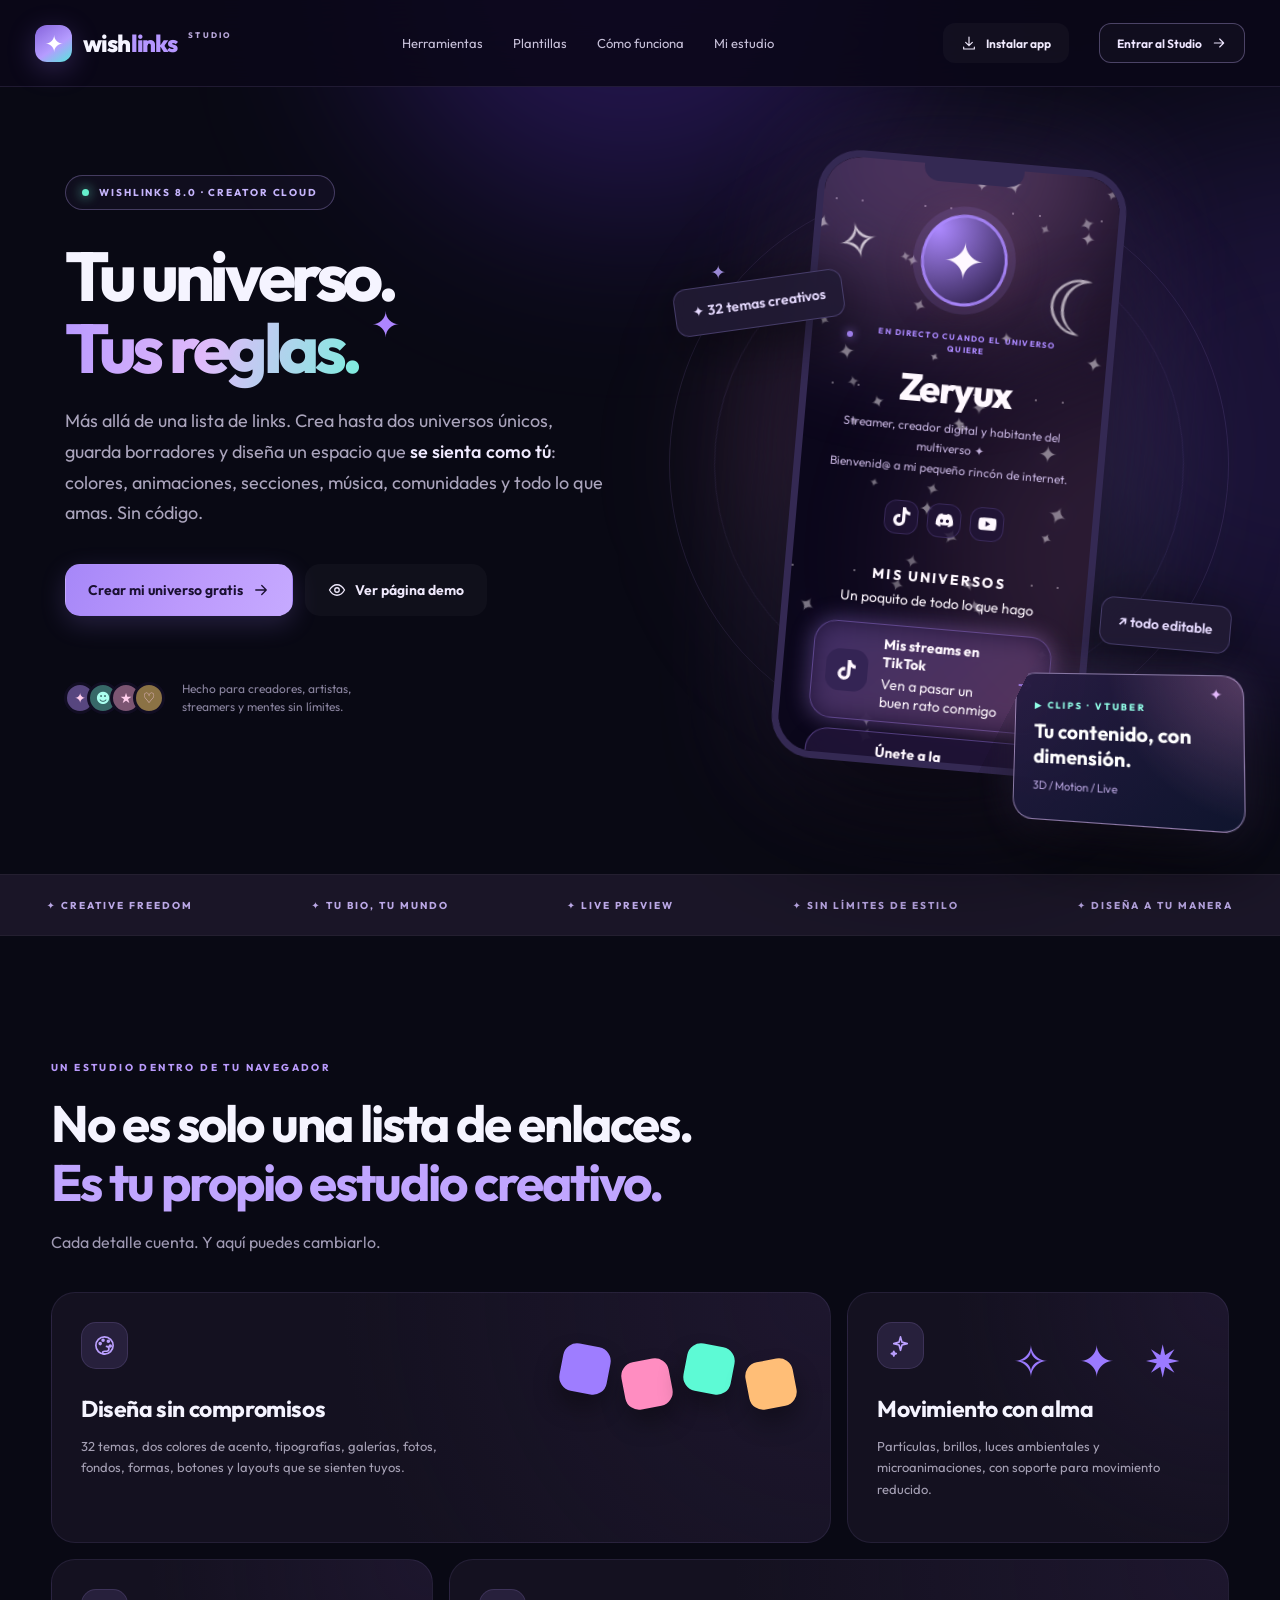
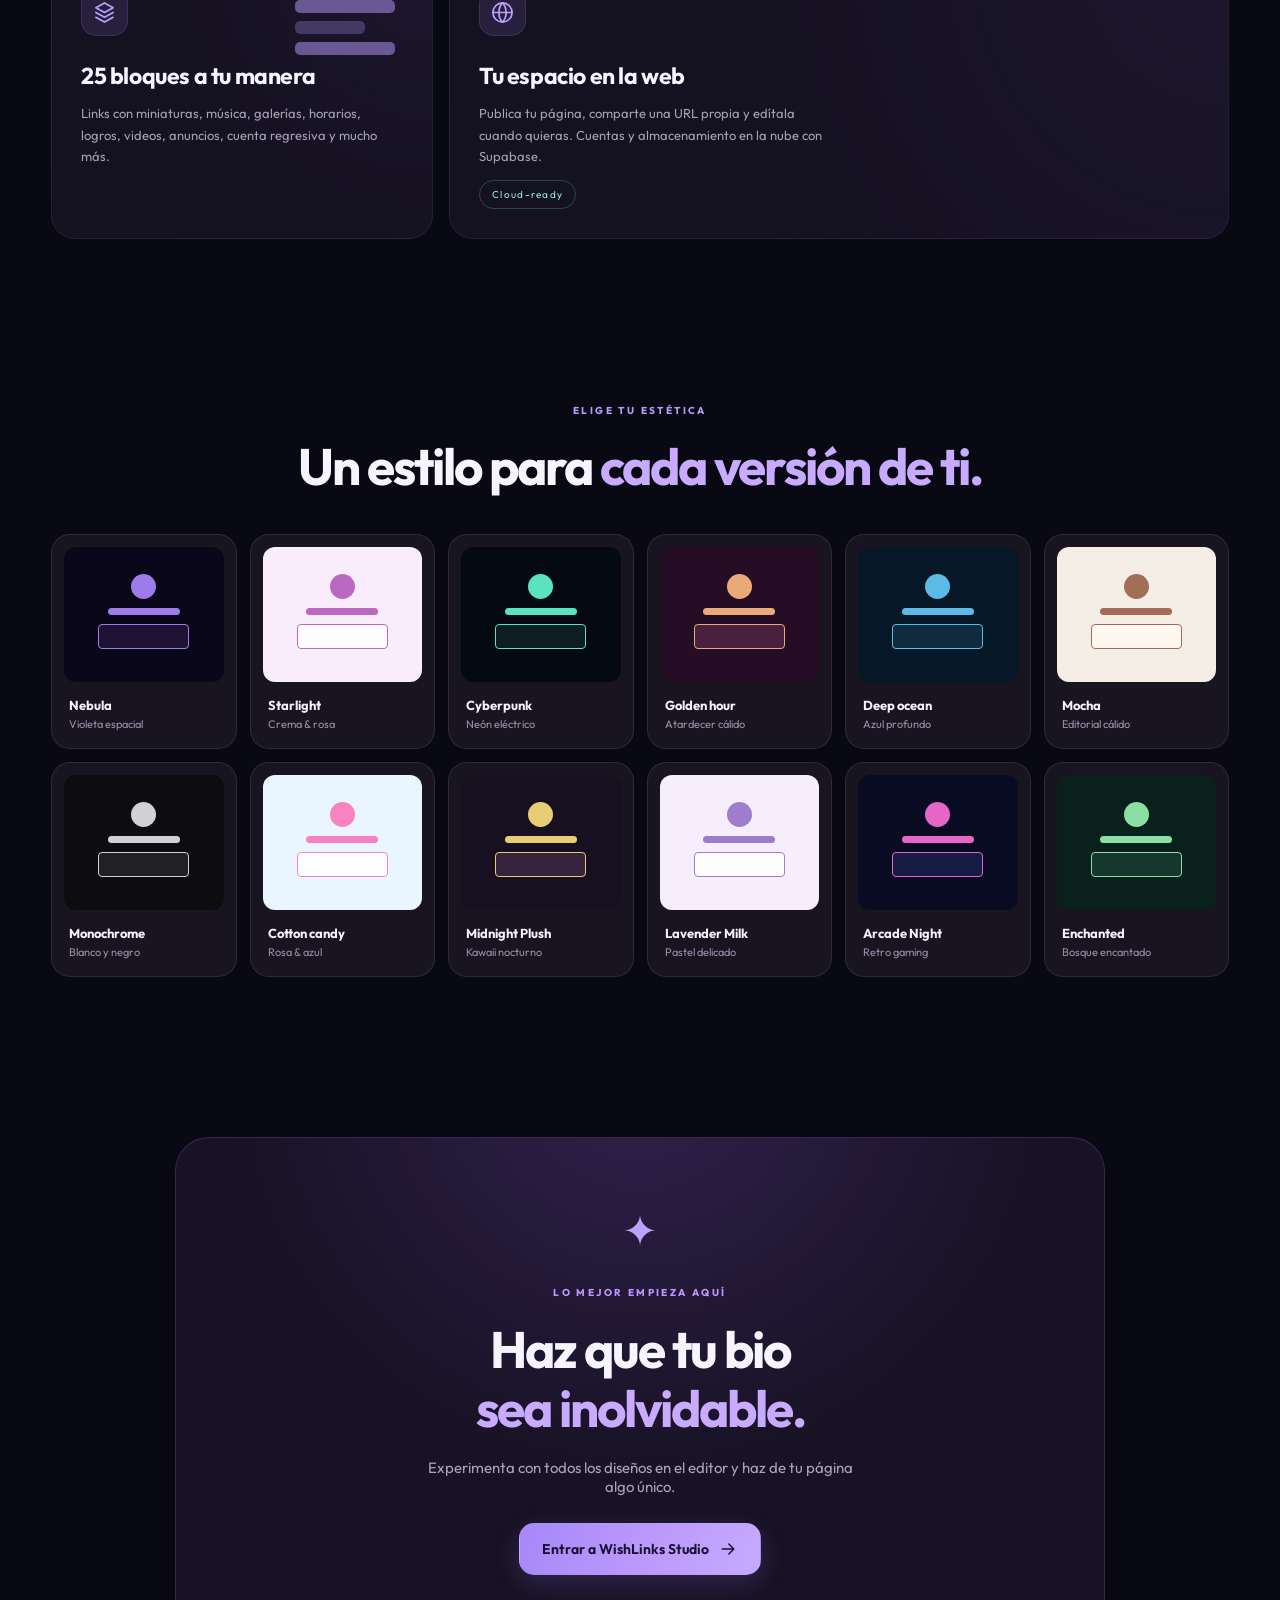
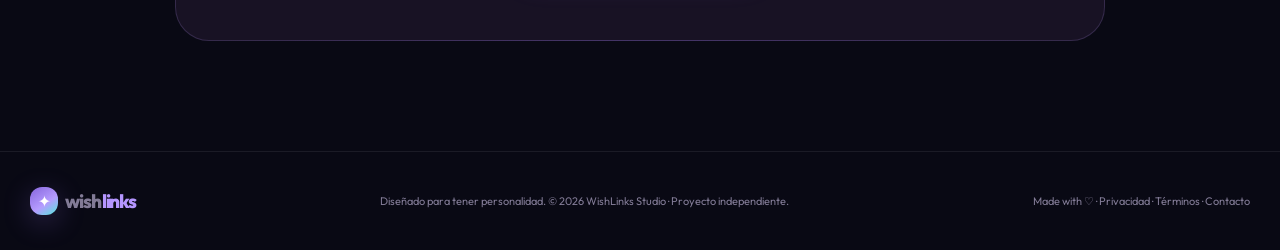
==== commit 6198d574: "Add files via upload" ====
--- a/index.html
+++ b/index.html
@@ -1 +1 @@
-<!doctype html><html lang="es"><head><meta charset="UTF-8"><meta name="viewport" content="width=device-width, initial-scale=1"><link rel="manifest" href="/manifest.webmanifest"><meta name="apple-mobile-web-app-capable" content="yes"><meta name="apple-mobile-web-app-status-bar-style" content="black-translucent"><link rel="apple-touch-icon" href="/icons/192.png"><meta name="theme-color" content="#0a0912"><meta name="description" content="WishLinks Studio: tu universo, tus enlaces. Constructor de páginas sociales con laboratorio visual creativo, 25 bloques, escena libre y personalización de precisión, animaciones y diseños originales."><meta property="og:title" content="WishLinks — Tu universo, tus enlaces"><meta property="og:description" content="Crea una página increíble para todas tus redes. Más que un enlace en tu bio."><title>WishLinks Studio 7.0 ✦ Tu universo, tu diseño</title><link rel="icon" href="/favicon.svg"><link rel="preconnect" href="https://fonts.googleapis.com"><link rel="preconnect" href="https://fonts.gstatic.com" crossorigin><link href="https://fonts.googleapis.com/css2?family=DM+Sans:wght@400;500;600;700&family=Manrope:wght@400;500;600;700;800&family=Outfit:wght@400;500;600;700;800&family=Poppins:wght@400;500;600;700;800&family=Space+Grotesk:wght@400;500;600;700&family=Fredoka:wght@400;500;600;700&family=Caveat:wght@400;700&family=Bebas+Neue&family=Pacifico&family=Cinzel:wght@400;700&family=Dancing+Script:wght@400;700&family=Abril+Fatface&family=Montserrat:wght@400;500;700;800&family=Inter:wght@400;500;700;800&family=Press+Start+2P&family=Nunito:wght@400;600;700&family=Quicksand:wght@400;600;700&family=Rubik:wght@400;600;700&family=Playfair+Display:wght@400;700&display=swap" rel="stylesheet"><link rel="stylesheet" href="/style.css"></head><body><div id="app"></div><div id="toast" role="status" aria-live="polite"></div><script defer src="/motion.js"></script><script defer src="/experience.js"></script><script type="module" src="/app.js"></script></body></html>
+<!doctype html><html lang="es"><head><meta charset="UTF-8"><meta name="viewport" content="width=device-width, initial-scale=1"><link rel="manifest" href="/manifest.webmanifest"><meta name="apple-mobile-web-app-capable" content="yes"><meta name="apple-mobile-web-app-status-bar-style" content="black-translucent"><link rel="apple-touch-icon" href="/icons/192.png"><meta name="theme-color" content="#0a0912"><meta name="description" content="WishLinks Studio: tu universo, tus enlaces. Constructor de páginas sociales con laboratorio visual creativo, 25 bloques, escena libre y personalización de precisión, animaciones y diseños originales."><meta property="og:title" content="WishLinks — Tu universo, tus enlaces"><meta property="og:description" content="Crea una página increíble para todas tus redes. Más que un enlace en tu bio."><title>WishLinks Studio 8.0 ✦ Tu universo, tu diseño</title><link rel="icon" href="/favicon.svg"><link rel="preconnect" href="https://fonts.googleapis.com"><link rel="preconnect" href="https://fonts.gstatic.com" crossorigin><link href="https://fonts.googleapis.com/css2?family=DM+Sans:wght@400;500;600;700&family=Manrope:wght@400;500;600;700;800&family=Outfit:wght@400;500;600;700;800&family=Poppins:wght@400;500;600;700;800&family=Space+Grotesk:wght@400;500;600;700&family=Fredoka:wght@400;500;600;700&family=Caveat:wght@400;700&family=Bebas+Neue&family=Pacifico&family=Cinzel:wght@400;700&family=Dancing+Script:wght@400;700&family=Abril+Fatface&family=Montserrat:wght@400;500;700;800&family=Inter:wght@400;500;700;800&family=Press+Start+2P&family=Nunito:wght@400;600;700&family=Quicksand:wght@400;600;700&family=Rubik:wght@400;600;700&family=Playfair+Display:wght@400;700&display=swap" rel="stylesheet"><link rel="stylesheet" href="/style.css"></head><body><div id="app"></div><div id="toast" role="status" aria-live="polite"></div><script defer src="/motion.js"></script><script defer src="/experience.js"></script><script type="module" src="/app.js"></script></body></html>
